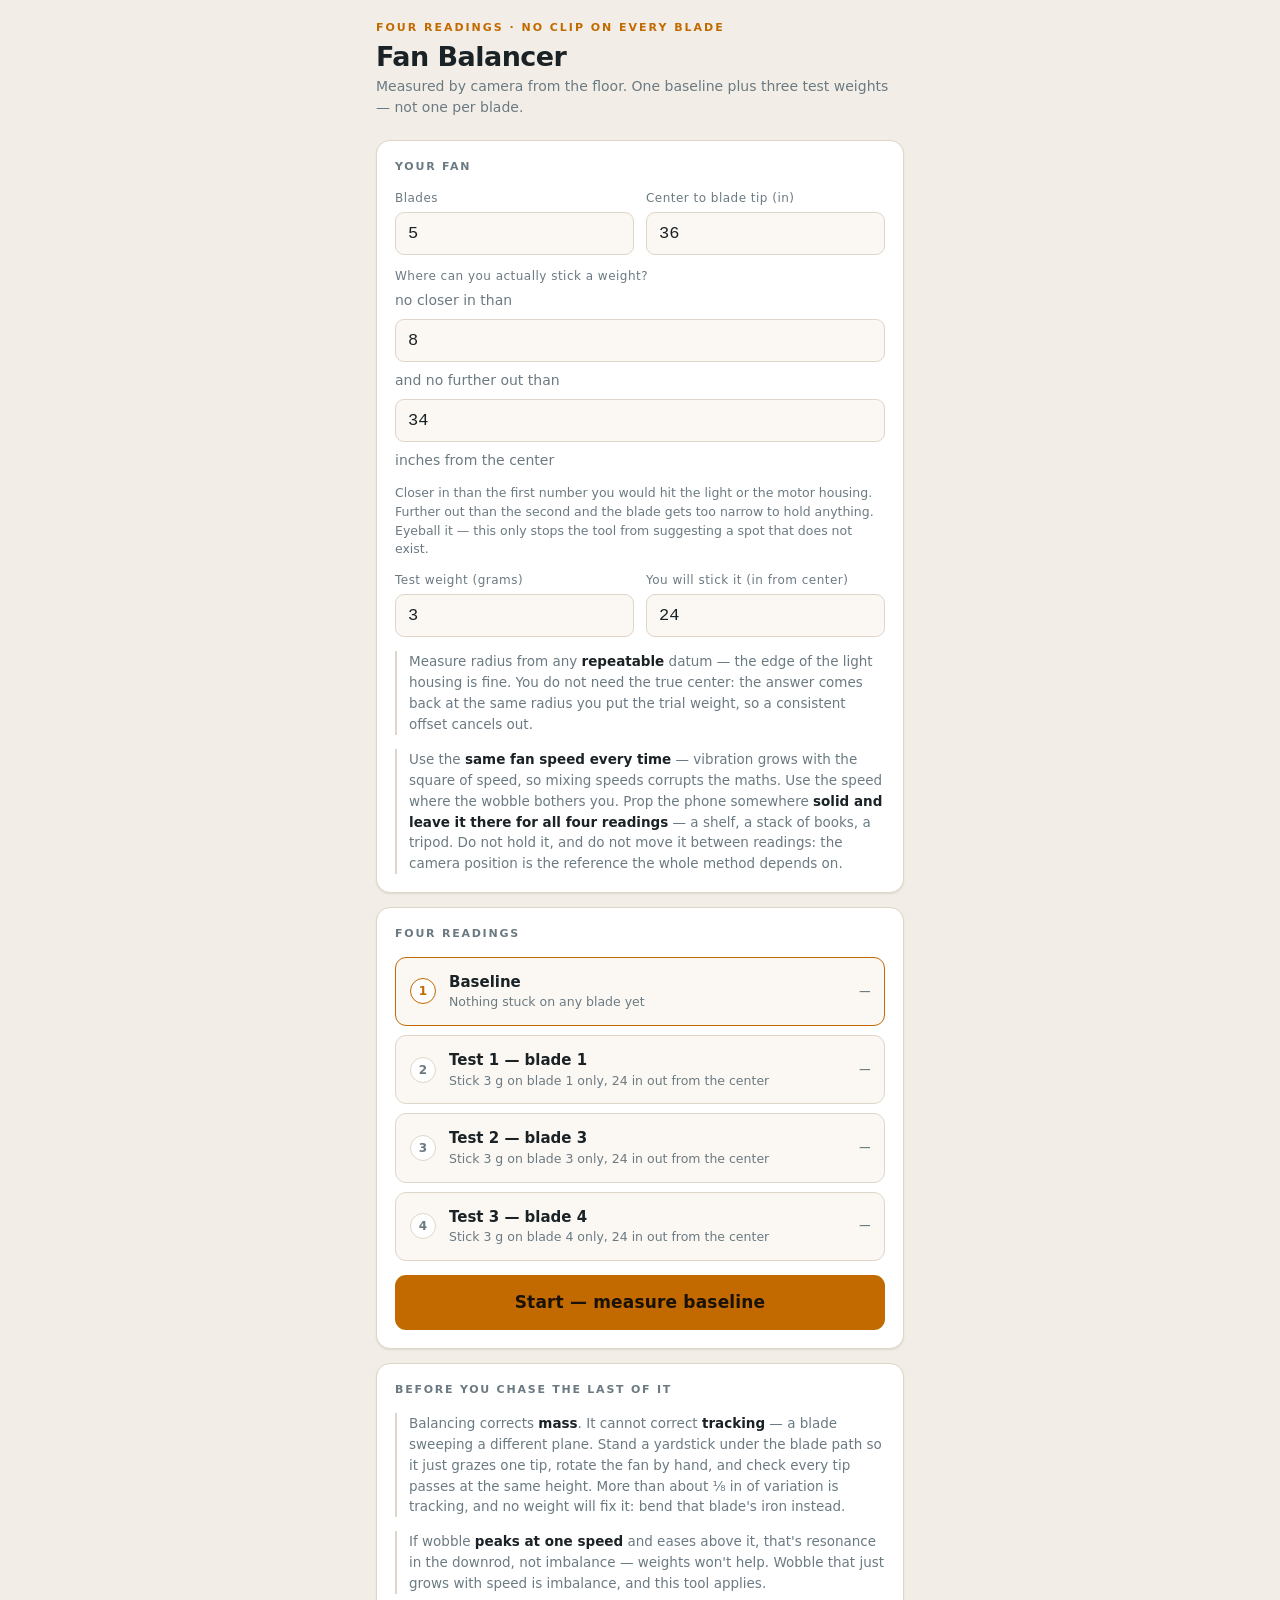
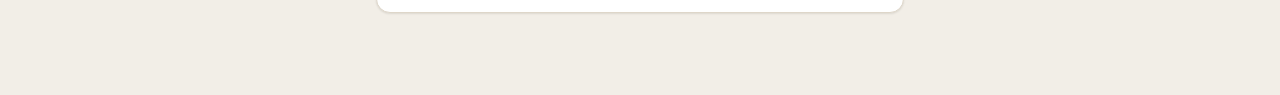
==== fan/index.html @ 88f9b358 "fan: plain-English labels, American spelling "Nearest usable" / "Furthest usable" meant nothing on t" ====
<!DOCTYPE html>
<html lang="en">
<head>
<meta charset="utf-8">
<meta name="viewport" content="width=device-width, initial-scale=1, viewport-fit=cover">
<meta name="color-scheme" content="dark light">
<meta name="description" content="Balance a ceiling fan by camera: baseline plus three trial weights, solved for a reachable radius.">
<link rel="icon" href="data:image/svg+xml,%3Csvg xmlns='http://www.w3.org/2000/svg' viewBox='0 0 16 16'%3E%3Ctext y='14' font-size='14'%3E%F0%9F%8C%80%3C/text%3E%3C/svg%3E">
<title>Fan Balancer — camera, four-run method</title>
<style>
  :root {
    --ground: #0D1317;
    --surface: #151F25;
    --raised: #1D2A31;
    --line: #2A3A43;
    --ink: #E8F0F3;
    --muted: #8FA3AD;
    --amber: #FFA028;
    --teal: #35D0C3;
    --red: #FF5F52;
    --shadow: rgba(0,0,0,.45);
    color-scheme: dark;
  }
  @media (prefers-color-scheme: light) {
    :root {
      --ground: #F2EEE7;
      --surface: #FFFFFF;
      --raised: #FBF8F3;
      --line: #DED6C9;
      --ink: #1A2226;
      --muted: #6B7A82;
      --amber: #C26A00;
      --teal: #0E8C82;
      --red: #C4362B;
      --shadow: rgba(40,30,15,.10);
      color-scheme: light;
    }
  }
  :root[data-theme="dark"] {
    --ground: #0D1317; --surface: #151F25; --raised: #1D2A31; --line: #2A3A43;
    --ink: #E8F0F3; --muted: #8FA3AD; --amber: #FFA028; --teal: #35D0C3;
    --red: #FF5F52; --shadow: rgba(0,0,0,.45); color-scheme: dark;
  }
  :root[data-theme="light"] {
    --ground: #F2EEE7; --surface: #FFFFFF; --raised: #FBF8F3; --line: #DED6C9;
    --ink: #1A2226; --muted: #6B7A82; --amber: #C26A00; --teal: #0E8C82;
    --red: #C4362B; --shadow: rgba(40,30,15,.10); color-scheme: light;
  }

  * { box-sizing: border-box; }
  body {
    margin: 0;
    background: var(--ground);
    color: var(--ink);
    font: 16px/1.5 system-ui, -apple-system, "Segoe UI", sans-serif;
    -webkit-text-size-adjust: 100%;
  }
  .wrap { max-width: 560px; margin: 0 auto; padding: 20px 16px 64px; }

  .mono { font-family: ui-monospace, SFMono-Regular, Menlo, monospace; font-variant-numeric: tabular-nums; }

  header { display: flex; flex-direction: column; gap: 4px; margin-bottom: 22px; }
  .eyebrow {
    font-size: 11px; letter-spacing: .18em; text-transform: uppercase;
    color: var(--amber); font-weight: 600;
  }
  h1 { font-size: 27px; line-height: 1.15; margin: 0; letter-spacing: -.02em; text-wrap: balance; }
  .sub { color: var(--muted); font-size: 14px; }

  .card {
    background: var(--surface); border: 1px solid var(--line);
    border-radius: 14px; padding: 18px; margin-bottom: 14px;
    box-shadow: 0 1px 2px var(--shadow);
  }
  .card h2 {
    font-size: 11px; letter-spacing: .16em; text-transform: uppercase;
    color: var(--muted); margin: 0 0 14px; font-weight: 600;
  }

  .grid { display: grid; grid-template-columns: 1fr 1fr; gap: 12px; }
  .span2 { grid-column: 1 / -1; }
  .range { display: flex; flex-wrap: wrap; align-items: center; gap: 8px; }
  .range input { width: 92px; flex: none; }
  .rlab { font-size: 14px; color: var(--muted); }
  .hint { font-size: 12.5px; color: var(--muted); line-height: 1.5; margin: 8px 0 0; }
  .field { display: flex; flex-direction: column; gap: 5px; }
  .field label { font-size: 12px; color: var(--muted); letter-spacing: .04em; }
  .field input, .field select {
    background: var(--raised); border: 1px solid var(--line); color: var(--ink);
    border-radius: 9px; padding: 11px 12px; font-size: 17px; width: 100%;
    font-family: ui-monospace, SFMono-Regular, Menlo, monospace;
    font-variant-numeric: tabular-nums;
  }
  .field input:focus-visible, .field select:focus-visible,
  button:focus-visible { outline: 2px solid var(--amber); outline-offset: 2px; }

  .runs { display: flex; flex-direction: column; gap: 9px; }
  .run {
    display: flex; align-items: center; gap: 13px;
    background: var(--raised); border: 1px solid var(--line);
    border-radius: 11px; padding: 13px 14px;
  }
  .run.active { border-color: var(--amber); }
  .run.done { border-color: color-mix(in srgb, var(--teal) 45%, var(--line)); }
  .dot {
    width: 26px; height: 26px; border-radius: 50%; flex: none;
    display: grid; place-items: center; font-size: 12px; font-weight: 700;
    background: var(--surface); border: 1px solid var(--line); color: var(--muted);
  }
  .run.done .dot { background: var(--teal); border-color: var(--teal); color: var(--ground); }
  .run.active .dot { border-color: var(--amber); color: var(--amber); }
  .run-body { flex: 1; min-width: 0; }
  .run-name { font-size: 15px; font-weight: 600; }
  .run-hint { font-size: 12.5px; color: var(--muted); }
  .run-val { font-size: 17px; font-weight: 600; }
  .run-val.pending { color: var(--muted); font-weight: 400; }

  button {
    font: inherit; border: none; border-radius: 11px; cursor: pointer;
    padding: 15px 18px; font-weight: 650; letter-spacing: .01em;
  }
  .primary { background: var(--amber); color: #1A1206; width: 100%; font-size: 17px; }
  .primary:disabled { background: var(--line); color: var(--muted); cursor: not-allowed; }
  .ghost {
    background: transparent; color: var(--muted);
    border: 1px solid var(--line); padding: 10px 14px; font-size: 14px;
  }

  .camwrap { position: relative; border-radius: 11px; overflow: hidden; background: #000; aspect-ratio: 4/3; }
  .camwrap video, .camwrap canvas { position: absolute; inset: 0; width: 100%; height: 100%; object-fit: cover; }
  .camwrap canvas { pointer-events: none; }

  /* segmented level meter */
  .meter { display: flex; gap: 3px; height: 34px; margin: 6px 0 10px; }
  .seg { flex: 1; border-radius: 2px; background: var(--raised); transition: background .09s linear; }
  .readout { display: flex; align-items: baseline; justify-content: space-between; }
  .big { font-size: 40px; font-weight: 700; letter-spacing: -.03em; }
  .unit { font-size: 12px; color: var(--muted); letter-spacing: .12em; text-transform: uppercase; }

  .note {
    font-size: 13.5px; color: var(--muted); line-height: 1.55;
    border-left: 2px solid var(--line); padding-left: 12px; margin: 14px 0 0;
  }
  .note strong { color: var(--ink); font-weight: 600; }
  .warn { border-left-color: var(--amber); }
  .warn strong { color: var(--amber); }

  .answer { text-align: center; }
  .answer .line1 { font-size: 15px; color: var(--muted); }
  .answer .line2 { font-size: 30px; font-weight: 700; margin: 3px 0; letter-spacing: -.02em; }
  .answer .line3 { font-size: 15px; }
  .place { border-top: 1px solid var(--line); padding-top: 14px; margin-top: 14px; }
  .place:first-child { border: none; padding-top: 0; margin-top: 0; }

  table { width: 100%; border-collapse: collapse; font-size: 14px; }
  td { padding: 7px 0; border-bottom: 1px solid var(--line); }
  td:last-child { text-align: right; font-family: ui-monospace, SFMono-Regular, Menlo, monospace; font-variant-numeric: tabular-nums; }
  tr:last-child td { border-bottom: none; }
  .hidden { display: none !important; }
  svg { display: block; margin: 0 auto; max-width: 100%; }
  @media (prefers-reduced-motion: reduce) { .seg { transition: none; } }
</style>
</head>
<body>
<div class="wrap">
  <header>
    <div class="eyebrow">Four readings · no clip on every blade</div>
    <h1>Fan Balancer</h1>
    <div class="sub">Measured by camera from the floor. One baseline plus three test weights — not one per blade.</div>
  </header>

  <div class="card" id="setup">
    <h2>Your fan</h2>
    <div class="grid">
      <div class="field">
        <label for="blades">Blades</label>
        <input id="blades" type="number" inputmode="numeric" value="5" min="2" max="10">
      </div>
      <div class="field">
        <label for="tipR">Center to blade tip (in)</label>
        <input id="tipR" type="number" inputmode="decimal" value="36" step="0.25">
      </div>
      <div class="field span2">
        <label>Where can you actually stick a weight?</label>
        <div class="range">
          <span class="rlab">no closer in than</span>
          <input id="minR" type="number" inputmode="decimal" value="8" step="0.5">
          <span class="rlab">and no further out than</span>
          <input id="maxR" type="number" inputmode="decimal" value="34" step="0.5">
          <span class="rlab">inches from the center</span>
        </div>
        <p class="hint">Closer in than the first number you would hit the light or the motor housing. Further out than the second and the blade gets too narrow to hold anything. Eyeball it — this only stops the tool from suggesting a spot that does not exist.</p>
      </div>
      <div class="field">
        <label for="trialM">Test weight (grams)</label>
        <input id="trialM" type="number" inputmode="decimal" value="3" step="0.1">
      </div>
      <div class="field">
        <label for="trialR">You will stick it (in from center)</label>
        <input id="trialR" type="number" inputmode="decimal" value="24" step="0.5">
      </div>
    </div>
    <p class="note">Measure radius from any <strong>repeatable</strong> datum — the edge of the light housing is fine. You do not need the true center: the answer comes back at the same radius you put the trial weight, so a consistent offset cancels out.</p>
    <p class="note">Use the <strong>same fan speed every time</strong> — vibration grows with the square of speed, so mixing speeds corrupts the maths. Use the speed where the wobble bothers you. Prop the phone somewhere <strong>solid and leave it there for all four readings</strong> — a shelf, a stack of books, a tripod. Do not hold it, and do not move it between readings: the camera position is the reference the whole method depends on.</p>
  </div>

  <div class="card">
    <h2>Four readings</h2>
    <div class="runs" id="runList"></div>
    <div style="margin-top:14px">
      <button class="primary" id="goBtn">Measure baseline</button>
    </div>
    <div id="live" class="hidden" style="margin-top:16px">
      <div class="camwrap">
        <video id="vid" playsinline muted autoplay></video>
        <canvas id="overlay"></canvas>
      </div>
      <p class="note" id="camHint" style="margin-top:10px">Tap a <strong>sharp horizontal edge</strong> on the fan — the rim of the light, or the underside of the motor. That edge is what gets tracked.</p>
      <div class="meter" id="meter"></div>
      <div class="readout">
        <span class="big mono" id="liveVal">0.00</span>
        <span class="unit" id="liveState">framing</span>
      </div>
    </div>
    <div id="setupWarn"></div>
  </div>

  <div class="card hidden" id="result">
    <h2>What to add</h2>
    <div id="answerBody"></div>
  </div>

  <div class="card">
    <h2>Before you chase the last of it</h2>
    <p class="note" style="margin-top:0">Balancing corrects <strong>mass</strong>. It cannot correct <strong>tracking</strong> — a blade sweeping a different plane. Stand a yardstick under the blade path so it just grazes one tip, rotate the fan by hand, and check every tip passes at the same height. More than about ⅛ in of variation is tracking, and no weight will fix it: bend that blade's iron instead.</p>
    <p class="note">If wobble <strong>peaks at one speed</strong> and eases above it, that's resonance in the downrod, not imbalance — weights won't help. Wobble that just grows with speed is imbalance, and this tool applies.</p>
  </div>
</div>

<script>
(function () {
  var S = {
    blades: 5, tipR: 36, minR: 8, maxR: 34, trialM: 3, trialR: 24,
    trialBlades: [], readings: [], step: 0, sampling: false, armed: false
  };
  var DUR = 12000;      // ms per run
  var LEAD = 4000;      // ms after Record before sampling starts
  var SEGS = 24;

  var $ = function (id) { return document.getElementById(id); };
  var runList = $('runList'), goBtn = $('goBtn'), live = $('live'),
      meter = $('meter'), liveVal = $('liveVal'), liveState = $('liveState'),
      result = $('result'), answerBody = $('answerBody'), setupWarn = $('setupWarn');

  for (var s = 0; s < SEGS; s++) meter.appendChild(Object.assign(document.createElement('div'), { className: 'seg' }));
  var segs = meter.querySelectorAll('.seg');

  function readSetup() {
    S.blades = Math.max(2, Math.min(10, +$('blades').value || 5));
    S.tipR  = +$('tipR').value || 36;
    S.minR  = +$('minR').value || 8;
    S.maxR  = +$('maxR').value || 34;
    S.trialM = +$('trialM').value || 3;
    S.trialR = +$('trialR').value || 24;
    // three trial positions, spread as evenly as the blade count allows
    var n = S.blades, picks = [0, Math.round(n / 3), Math.round(2 * n / 3)], seen = {}, out = [];
    for (var i = 0; i < picks.length; i++) {
      var b = picks[i] % n;
      while (seen[b]) b = (b + 1) % n;
      seen[b] = 1; out.push(b);
    }
    S.trialBlades = out;
  }

  function bladeAngle(i) { return i * 360 / S.blades; }

  function stepLabel(k) {
    if (k === 0) return { name: 'Baseline', hint: 'Nothing stuck on any blade yet' };
    var b = S.trialBlades[k - 1];
    return {
      name: 'Test ' + k + ' — blade ' + (b + 1),
      hint: 'Stick ' + S.trialM + ' g on blade ' + (b + 1) + ' only, ' + S.trialR + ' in out from the center'
    };
  }

  function renderRuns() {
    runList.innerHTML = '';
    for (var k = 0; k < 4; k++) {
      var L = stepLabel(k), done = S.readings[k] != null, active = (k === S.step && !done);
      var el = document.createElement('div');
      el.className = 'run' + (done ? ' done' : active ? ' active' : '');
      el.innerHTML =
        '<div class="dot">' + (done ? '✓' : (k + 1)) + '</div>' +
        '<div class="run-body"><div class="run-name"></div><div class="run-hint"></div></div>' +
        '<div class="run-val mono' + (done ? '' : ' pending') + '"></div>';
      el.querySelector('.run-name').textContent = L.name;
      el.querySelector('.run-hint').textContent = L.hint;
      el.querySelector('.run-val').textContent = done ? S.readings[k].toFixed(2) : '—';
      runList.appendChild(el);
    }
    goBtn.textContent = S.step === 0 ? 'Start — measure baseline' : (S.step < 4 ? 'Next reading (' + (S.step + 1) + ' of 4)' : 'Start over');
    goBtn.disabled = false;
  }

  function paint(level) {
    var lit = Math.round(Math.max(0, Math.min(1, level)) * SEGS);
    for (var i = 0; i < SEGS; i++) {
      var on = i < lit;
      segs[i].style.background = on
        ? (i > SEGS * 0.82 ? 'var(--red)' : i > SEGS * 0.55 ? 'var(--amber)' : 'var(--teal)')
        : 'var(--raised)';
    }
  }

  // ---- camera capture -------------------------------------------------------
  // The phone never touches the fan (Matt's hangs ~9.5 ft up on a 3 ft downrod,
  // so there is nothing reachable to press a sensor against). Instead we prop the
  // phone on the floor side and track a high-contrast HORIZONTAL EDGE on the fan
  // — the rim of the light, the underside of the motor. Its vertical position is
  // sampled every frame; the RMS of that wander is the vibration reading.
  //
  // Absolute units do not matter. The four-run method only needs a number that is
  // LINEAR in imbalance and CONSISTENT across the four runs — which is exactly
  // why the camera must not move once the baseline is taken.
  var vid = $('vid'), overlay = $('overlay'), camHint = $('camHint');
  var stream = null, roi = null, work = document.createElement('canvas'), wctx = work.getContext('2d', { willReadFrequently: true });
  var ROI_W = 46, ROI_H = 130;   // px in video space

  async function ensureCamera() {
    if (stream) return;
    if (!navigator.mediaDevices || !navigator.mediaDevices.getUserMedia) {
      throw new Error('This browser will not give the page a camera. Open the page directly in Safari, not inside another app.');
    }
    stream = await navigator.mediaDevices.getUserMedia({
      video: { facingMode: { ideal: 'environment' }, width: { ideal: 1280 }, height: { ideal: 960 } },
      audio: false
    });
    vid.srcObject = stream;
    await vid.play();
    work.width = vid.videoWidth || 1280;
    work.height = vid.videoHeight || 960;
    if (!roi) roi = { x: work.width / 2, y: work.height / 2 };
  }

  // Map a tap on the displayed (object-fit: cover) video back to video pixels.
  $('live').addEventListener('click', function (ev) {
    if (!stream) return;
    var r = vid.getBoundingClientRect();
    var vw = work.width, vh = work.height;
    var scale = Math.max(r.width / vw, r.height / vh);
    var dx = (r.width - vw * scale) / 2, dy = (r.height - vh * scale) / 2;
    var x = (ev.clientX - r.left - dx) / scale, y = (ev.clientY - r.top - dy) / scale;
    if (x < 0 || y < 0 || x > vw || y > vh) return;
    roi = { x: x, y: y };
    camHint.innerHTML = 'Tracking that edge. Re-tap to move it. <strong>Do not move the phone once you start.</strong>';
  });

  // Sub-pixel vertical edge position inside the ROI, or null if contrast is poor.
  function edgeY() {
    if (!roi) return null;
    var x0 = Math.max(0, Math.round(roi.x - ROI_W / 2));
    var y0 = Math.max(0, Math.round(roi.y - ROI_H / 2));
    var w = Math.min(ROI_W, work.width - x0), h = Math.min(ROI_H, work.height - y0);
    if (w < 6 || h < 12) return null;
    wctx.drawImage(vid, 0, 0, work.width, work.height);
    var d = wctx.getImageData(x0, y0, w, h).data;
    var rows = new Float32Array(h), i, j;
    for (j = 0; j < h; j++) {
      var acc = 0;
      for (i = 0; i < w; i++) {
        var o = (j * w + i) * 4;
        acc += 0.299 * d[o] + 0.587 * d[o + 1] + 0.114 * d[o + 2];
      }
      rows[j] = acc / w;
    }
    // |dI/dy|, then centroid of the gradient — sub-pixel and robust to noise.
    var num = 0, den = 0, peak = 0;
    for (j = 1; j < h - 1; j++) {
      var g = Math.abs(rows[j + 1] - rows[j - 1]);
      if (g > peak) peak = g;
      num += g * j; den += g;
    }
    if (den < 1e-6 || peak < 6) return null;      // no usable edge in view
    return { y: y0 + num / den, contrast: peak };
  }

  function drawOverlay(ok) {
    var r = vid.getBoundingClientRect();
    overlay.width = r.width; overlay.height = r.height;
    var c = overlay.getContext('2d');
    c.clearRect(0, 0, overlay.width, overlay.height);
    if (!roi) return;
    var scale = Math.max(r.width / work.width, r.height / work.height);
    var dx = (r.width - work.width * scale) / 2, dy = (r.height - work.height * scale) / 2;
    var cx = roi.x * scale + dx, cy = roi.y * scale + dy;
    c.strokeStyle = ok ? '#35D0C3' : '#FF5F52';
    c.lineWidth = 2;
    c.strokeRect(cx - (ROI_W * scale) / 2, cy - (ROI_H * scale) / 2, ROI_W * scale, ROI_H * scale);
    c.beginPath(); c.moveTo(cx - 26, cy); c.lineTo(cx + 26, cy); c.stroke();
  }

  var framing = null;
  function startFraming() {
    stopFraming();
    framing = setInterval(function () {
      var e = edgeY();
      drawOverlay(!!e);
      liveState.textContent = e ? 'edge locked — tap Measure' : 'no edge — tap a sharper line';
      paint(e ? 0.25 : 0);
    }, 120);
  }
  function stopFraming() { if (framing) { clearInterval(framing); framing = null; } }

  function sample(ms) {
    return new Promise(function (resolve, reject) {
      stopFraming();
      var t0 = Date.now(), ys = [], misses = 0, peak = 0.5;
      var tick = setInterval(function () {
        var el = Date.now() - t0 - LEAD;
        if (el < 0) {
          liveState.textContent = 'starting in ' + Math.ceil(-el / 1000) + 's';
          drawOverlay(true);
          return;
        }
        var e = edgeY();
        if (!e) { misses++; }
        else {
          ys.push(e.y);
          var n = ys.length;
          if (n > 6) {
            var k = Math.min(n, 30), sum = 0, q;
            for (q = n - k; q < n; q++) sum += ys[q];
            var mean = sum / k, acc = 0;
            for (q = n - k; q < n; q++) acc += (ys[q] - mean) * (ys[q] - mean);
            var rms = Math.sqrt(acc / k);
            peak = Math.max(peak, rms);
            paint(rms / Math.max(peak, 0.4));
          }
        }
        drawOverlay(!!e);
        liveState.textContent = Math.max(0, Math.ceil((ms - el) / 1000)) + 's left';
        if (el >= ms) {
          clearInterval(tick);
          if (ys.length < 40) { reject(new Error('Lost the edge for most of that run (' + ys.length + ' good frames). Tap a higher-contrast line, add light, and try again.')); return; }
          if (misses > ys.length) { reject(new Error('The edge kept dropping out. Pick a crisper horizontal line on the fan.')); return; }
          var N = ys.length, s2 = 0, m2 = 0, z;
          for (z = 0; z < N; z++) m2 += ys[z];
          m2 /= N;
          for (z = 0; z < N; z++) s2 += (ys[z] - m2) * (ys[z] - m2);
          resolve(Math.sqrt(s2 / N));       // px RMS — linear in imbalance
        }
      }, 33);
    });
  }

  goBtn.addEventListener('click', async function () {
    if (S.sampling) return;
    if (S.step >= 4) {   // start over
      S.readings = []; S.step = 0; result.classList.add('hidden'); setupWarn.innerHTML = '';
      renderRuns(); return;
    }
    if (S.step === 0) readSetup();
    setupWarn.innerHTML = '';
    live.classList.remove('hidden');
    try { await ensureCamera(); startFraming(); }
    catch (err) {
      setupWarn.innerHTML = '<p class="note warn"><strong>Camera unavailable.</strong> ' + err.message + '</p>';
      return;
    }
    if (!S.armed) {   // first tap only frames the shot; second tap records
      S.armed = true;
      goBtn.textContent = 'Record ' + (S.step === 0 ? 'baseline' : 'reading ' + (S.step + 1));
      camHint.innerHTML = 'Tap a <strong>sharp horizontal edge</strong> on the fan, get the fan up to speed, then Record.';
      return;
    }

    S.sampling = true; goBtn.disabled = true; S.armed = false;
    liveVal.textContent = '0.00';
    try {
      var v = await sample(DUR);
      S.readings[S.step] = v;
      liveVal.textContent = v.toFixed(2);
      liveState.textContent = 'recorded';
      S.step++;
      renderRuns();
      startFraming();
      if (S.step >= 4) solve();
    } catch (err) {
      setupWarn.innerHTML = '<p class="note warn"><strong>' + err.message + '</strong></p>';
      liveState.textContent = 'failed';
    } finally {
      S.sampling = false; goBtn.disabled = false; paint(0);
    }
  });

  // ---- the maths -----------------------------------------------------------
  // Baseline imbalance vector O has magnitude O0 (measured) at unknown angle a.
  // A trial weight at angle t adds a vector of unknown magnitude E at angle t:
  //     V(t)^2 = O0^2 + E^2 + 2*O0*E*cos(t - a)
  // Expanding cos(t-a) makes this LINEAR in
  //     A = 2*O0*E*cos a,  B = 2*O0*E*sin a,  C = E^2
  //     V^2 - O0^2 = A*cos t + B*sin t + C
  // Three trial runs give three equations -> exact 3x3 solve. No phase sensor
  // needed, and no run per blade.
  function solve3(M, y) {
    var d = M[0][0]*(M[1][1]*M[2][2]-M[1][2]*M[2][1])
          - M[0][1]*(M[1][0]*M[2][2]-M[1][2]*M[2][0])
          + M[0][2]*(M[1][0]*M[2][1]-M[1][1]*M[2][0]);
    if (Math.abs(d) < 1e-12) return null;
    function det3(c, v) {
      var m = [M[0].slice(), M[1].slice(), M[2].slice()];
      for (var r = 0; r < 3; r++) m[r][c] = v[r];
      return m[0][0]*(m[1][1]*m[2][2]-m[1][2]*m[2][1])
           - m[0][1]*(m[1][0]*m[2][2]-m[1][2]*m[2][0])
           + m[0][2]*(m[1][0]*m[2][1]-m[1][1]*m[2][0]);
    }
    return [det3(0,y)/d, det3(1,y)/d, det3(2,y)/d];
  }

  function solve() {
    var rad = Math.PI / 180;
    var O0 = S.readings[0];
    var M = [], y = [];
    for (var i = 0; i < 3; i++) {
      var t = bladeAngle(S.trialBlades[i]) * rad;
      M.push([Math.cos(t), Math.sin(t), 1]);
      y.push(S.readings[i + 1] * S.readings[i + 1] - O0 * O0);
    }
    var sol = solve3(M, y);
    if (!sol) { fail('Those three runs are not independent enough to solve. Re-measure.'); return; }
    var A = sol[0], B = sol[1], C = sol[2];
    var Emag = Math.sqrt(Math.max(A*A + B*B, 0)) / (2 * Math.max(O0, 1e-9));
    var Ealt = Math.sqrt(Math.max(C, 0));
    var E = Emag > 0 ? Emag : Ealt;

    if (!(E > 0) || !isFinite(E)) { fail('The trial weight barely changed the reading, so there is nothing to solve from. Use a heavier trial weight, or move it further out.'); return; }
    if (O0 < 1e-6) { fail('The baseline reading is essentially zero — this fan is already balanced at this speed.'); return; }

    var alpha = Math.atan2(B, A) / rad;                  // heavy-spot angle
    var psi = ((alpha + 180) % 360 + 360) % 360;          // correction angle
    var W = S.trialM * (O0 / E);                          // grams at the trial radius
    var moment = W * S.trialR;                            // gram-inches of correction

    // split the correction between the two blades it falls between
    var n = S.blades, step = 360 / n;
    var lo = Math.floor(psi / step) % n, hi = (lo + 1) % n;
    var aLo = bladeAngle(lo) * rad, aHi = bladeAngle(hi) * rad, p = psi * rad;
    var det = Math.cos(aLo) * Math.sin(aHi) - Math.sin(aLo) * Math.cos(aHi);
    var wLo = ( Math.cos(p) * Math.sin(aHi) - Math.sin(p) * Math.cos(aHi)) / det;
    var wHi = (-Math.cos(p) * Math.sin(aLo) + Math.sin(p) * Math.cos(aLo)) / det;

    var parts = [];
    [[lo, wLo], [hi, wHi]].forEach(function (pr) {
      var g = pr[1] * W;
      if (g > 0.02) parts.push({ blade: pr[0], grams: g, moment: g * S.trialR });
    });

    // Put each part at a REACHABLE radius. This is the bug in the other app:
    // it solved for radius without constraining it to the blade, and handed
    // back a position inside the motor housing.
    var rows = '', flagged = false;
    parts.forEach(function (pt) {
      var r = S.trialR, g = pt.grams;
      if (g > 12) { r = Math.min(S.maxR, S.tipR); g = pt.moment / r; }        // heavy -> move out
      if (g < 0.4) { r = Math.max(S.minR, 1); g = pt.moment / r; }            // light -> move in
      r = Math.max(S.minR, Math.min(S.maxR, r));
      g = pt.moment / r;
      pt.r = r; pt.g = g;
      if (g < 0.15) flagged = true;
    });

    var html = '';
    parts.sort(function (a, b) { return b.g - a.g; }).forEach(function (pt) {
      html += '<div class="place">' +
        '<div class="answer">' +
          '<div class="line1">Blade ' + (pt.blade + 1) + '</div>' +
          '<div class="line2 mono">' + pt.g.toFixed(2) + ' g</div>' +
          '<div class="line3">at <span class="mono">' + pt.r.toFixed(2) + ' in</span> from center' +
            ' &nbsp;·&nbsp; <span class="mono">' + (S.tipR - pt.r).toFixed(2) + ' in</span> from the tip</div>' +
        '</div></div>';
    });

    html += diagram(psi, parts);

    html += '<table style="margin-top:16px">' +
      row('Starting wobble', O0.toFixed(2)) +
      row('Heavy spot', alpha.toFixed(0) + '° (blade 1 = 0°)') +
      row('Add weight at', psi.toFixed(0) + '°') +
      row('Total to add', moment.toFixed(1) + ' g·in') +
      row('Test weight moved it', (E / O0 * 100).toFixed(0) + '% of baseline') +
      '</table>';

    if (flagged) {
      html += '<p class="note warn"><strong>One of these is tiny.</strong> A correction under about 0.15 g is inside the noise of a phone accelerometer — fit the larger one alone, re-measure, and see where you land.</p>';
    }
    if (E / O0 < 0.15) {
      html += '<p class="note warn"><strong>The trial weight moved the reading very little</strong>, so this answer is poorly conditioned. Redo with a heavier trial weight for a result you can trust.</p>';
    }
    html += '<p class="note">Weigh with a kitchen scale, or use washers — a correction is <strong>mass × radius</strong>, so ' + moment.toFixed(0) + ' g·in can be met as ' + (moment / 12).toFixed(1) + ' g at 12 in or ' + (moment / 30).toFixed(1) + ' g at 30 in. Tape works as well as clips.</p>';

    answerBody.innerHTML = html;
    result.classList.remove('hidden');
    result.scrollIntoView({ behavior: 'smooth', block: 'start' });
  }

  function row(k, v) { return '<tr><td>' + k + '</td><td>' + v + '</td></tr>'; }

  function fail(msg) {
    answerBody.innerHTML = '<p class="note warn"><strong>' + msg + '</strong></p>';
    result.classList.remove('hidden');
  }

  function diagram(psi, parts) {
    var R = 96, cx = 120, cy = 120, out = '';
    var marks = {};
    parts.forEach(function (p) { marks[p.blade] = p; });
    for (var i = 0; i < S.blades; i++) {
      var a = (bladeAngle(i) - 90) * Math.PI / 180;
      var x = cx + Math.cos(a) * R, y = cy + Math.sin(a) * R;
      var hot = marks[i] != null;
      out += '<line x1="' + cx + '" y1="' + cy + '" x2="' + x.toFixed(1) + '" y2="' + y.toFixed(1) +
             '" stroke="' + (hot ? 'var(--amber)' : 'var(--line)') + '" stroke-width="' + (hot ? 7 : 5) +
             '" stroke-linecap="round"/>';
      var lx = cx + Math.cos(a) * (R + 17), ly = cy + Math.sin(a) * (R + 17);
      out += '<text x="' + lx.toFixed(1) + '" y="' + (ly + 4).toFixed(1) + '" text-anchor="middle" ' +
             'font-size="12" font-family="ui-monospace,Menlo,monospace" fill="' +
             (hot ? 'var(--amber)' : 'var(--muted)') + '">' + (i + 1) + '</text>';
      if (hot) {
        var pr = marks[i].r / S.tipR * R;
        out += '<circle cx="' + (cx + Math.cos(a) * pr).toFixed(1) + '" cy="' + (cy + Math.sin(a) * pr).toFixed(1) +
               '" r="6" fill="var(--amber)"/>';
      }
    }
    var ha = (psi + 180 - 90) * Math.PI / 180;
    out += '<line x1="' + cx + '" y1="' + cy + '" x2="' + (cx + Math.cos(ha) * (R - 12)).toFixed(1) +
           '" y2="' + (cy + Math.sin(ha) * (R - 12)).toFixed(1) +
           '" stroke="var(--red)" stroke-width="2" stroke-dasharray="4 4"/>';
    out += '<circle cx="' + cx + '" cy="' + cy + '" r="13" fill="var(--surface)" stroke="var(--line)"/>';
    return '<svg viewBox="0 0 240 250" width="240" height="250" role="img" aria-label="Fan diagram: amber blades and dots mark where to add weight; the dashed red line points at the heavy spot.">' +
      out + '<text x="120" y="243" text-anchor="middle" font-size="11" fill="var(--muted)">dashed = heavy spot</text></svg>';
  }

  ['blades','tipR','minR','maxR','trialM','trialR'].forEach(function (id) {
    $(id).addEventListener('change', function () { readSetup(); renderRuns(); });
  });
  readSetup();
  renderRuns();
  paint(0);
})();
</script>
</body>
</html>
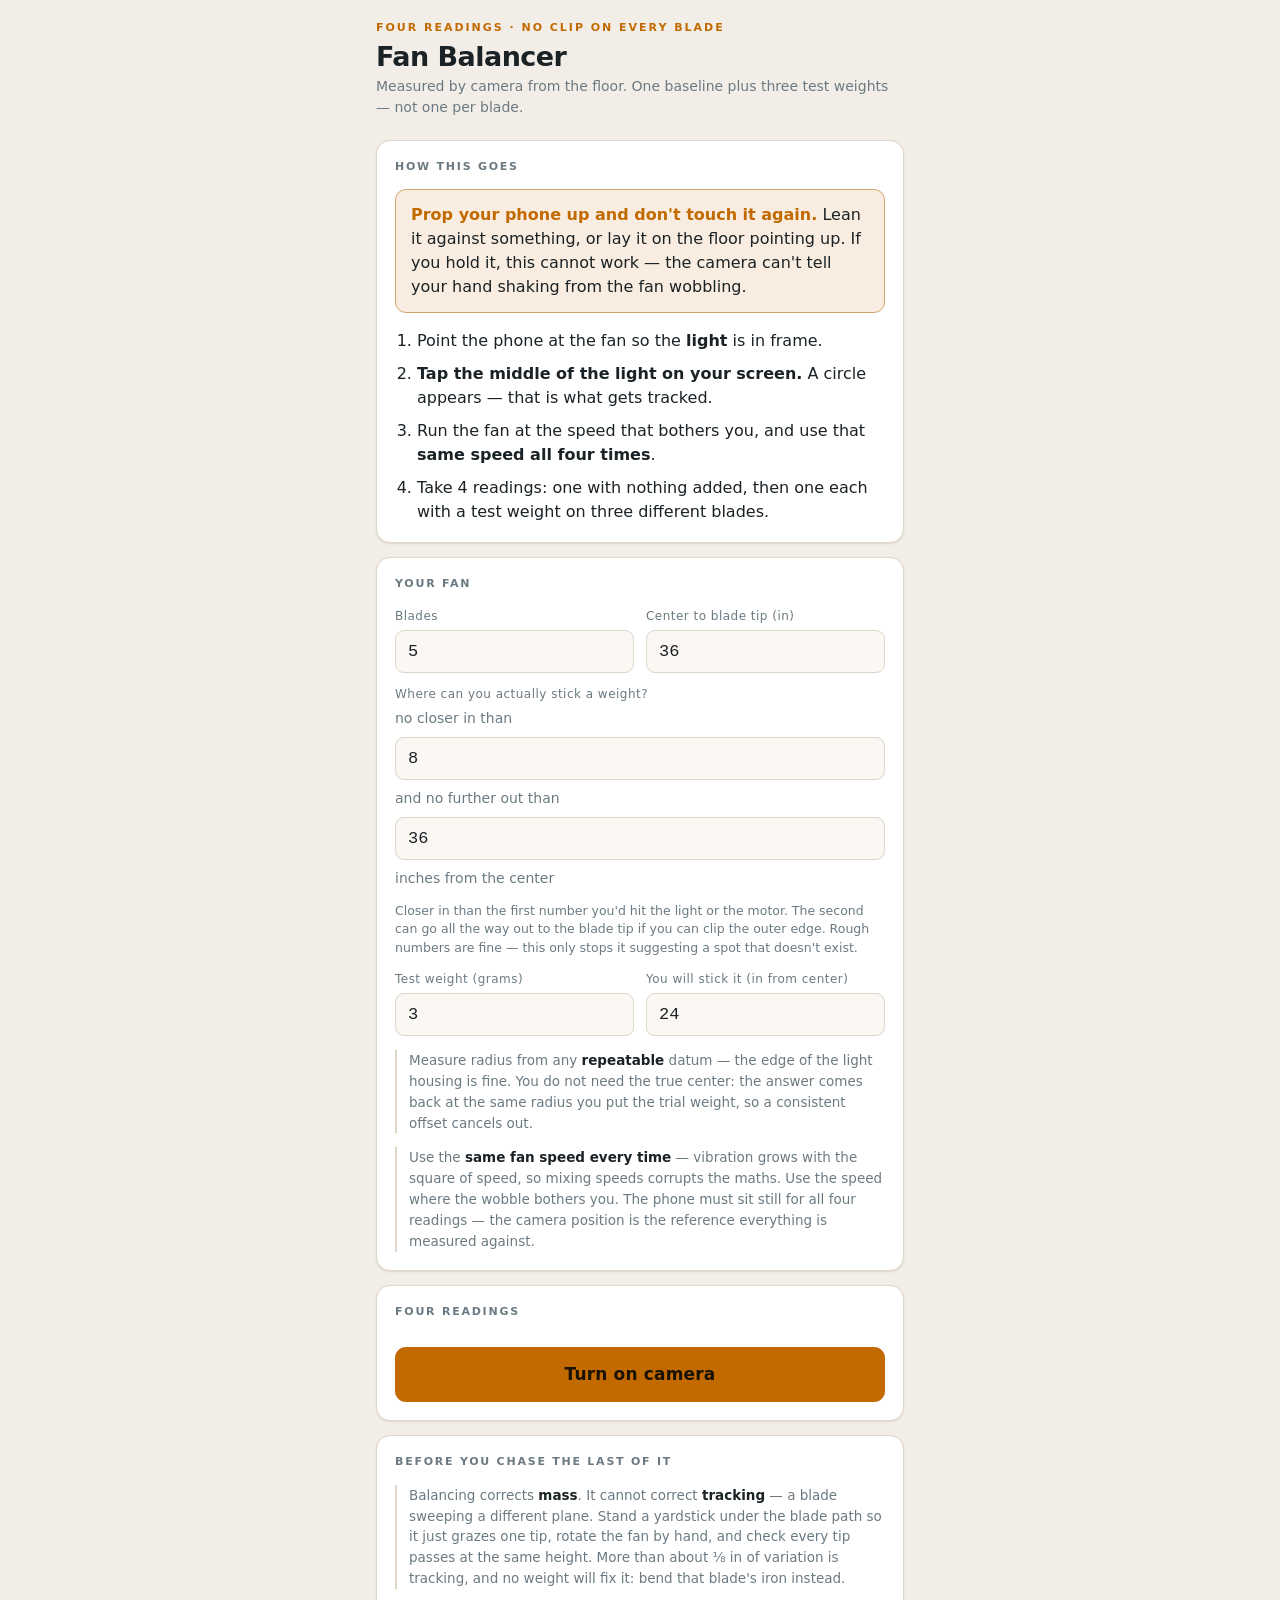
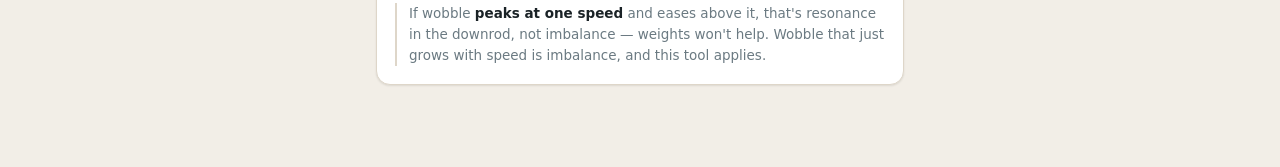
==== commit 627288e5: "fan: track the light, add front camera, say plainly to prop the phone Matt's feedback, all of it fai" ====
--- a/fan/index.html
+++ b/fan/index.html
@@ -126,7 +126,19 @@
     border: 1px solid var(--line); padding: 10px 14px; font-size: 14px;
   }
 
-  .camwrap { position: relative; border-radius: 11px; overflow: hidden; background: #000; aspect-ratio: 4/3; }
+  ol.steps { margin:0; padding-left:22px; }
+  ol.steps li { margin-bottom:9px; }
+  ol.steps li:last-child { margin-bottom:0; }
+  .stop { background: color-mix(in srgb, var(--amber) 12%, transparent);
+    border: 1px solid color-mix(in srgb, var(--amber) 45%, var(--line));
+    border-radius: 11px; padding: 13px 15px; margin-bottom: 16px; }
+  .stop b { color: var(--amber); }
+  .row { display:flex; gap:9px; margin-top:12px; }
+  .flip { background: var(--raised); color: var(--ink); border: 1px solid var(--line);
+    font-size: 14px; padding: 12px 14px; flex: none; }
+  .tapme { position:absolute; left:0; right:0; bottom:0; padding:10px 12px; font-size:13.5px;
+    background: rgba(0,0,0,.62); color:#fff; text-align:center; }
+  .camwrap { position: relative; border-radius: 11px; overflow: hidden; background: #000; aspect-ratio: 3/4; }
   .camwrap video, .camwrap canvas { position: absolute; inset: 0; width: 100%; height: 100%; object-fit: cover; }
   .camwrap canvas { pointer-events: none; }
 
@@ -168,6 +180,17 @@
     <h1>Fan Balancer</h1>
     <div class="sub">Measured by camera from the floor. One baseline plus three test weights — not one per blade.</div>
   </header>
+
+  <div class="card">
+    <h2>How this goes</h2>
+    <div class="stop"><b>Prop your phone up and don't touch it again.</b> Lean it against something, or lay it on the floor pointing up. If you hold it, this cannot work — the camera can't tell your hand shaking from the fan wobbling.</div>
+    <ol class="steps">
+      <li>Point the phone at the fan so the <b>light</b> is in frame.</li>
+      <li><b>Tap the middle of the light on your screen.</b> A circle appears — that is what gets tracked.</li>
+      <li>Run the fan at the speed that bothers you, and use that <b>same speed all four times</b>.</li>
+      <li>Take 4 readings: one with nothing added, then one each with a test weight on three different blades.</li>
+    </ol>
+  </div>
 
   <div class="card" id="setup">
     <h2>Your fan</h2>
@@ -186,10 +209,10 @@
           <span class="rlab">no closer in than</span>
           <input id="minR" type="number" inputmode="decimal" value="8" step="0.5">
           <span class="rlab">and no further out than</span>
-          <input id="maxR" type="number" inputmode="decimal" value="34" step="0.5">
+          <input id="maxR" type="number" inputmode="decimal" value="36" step="0.5">
           <span class="rlab">inches from the center</span>
         </div>
-        <p class="hint">Closer in than the first number you would hit the light or the motor housing. Further out than the second and the blade gets too narrow to hold anything. Eyeball it — this only stops the tool from suggesting a spot that does not exist.</p>
+        <p class="hint">Closer in than the first number you'd hit the light or the motor. The second can go all the way out to the blade tip if you can clip the outer edge. Rough numbers are fine — this only stops it suggesting a spot that doesn't exist.</p>
       </div>
       <div class="field">
         <label for="trialM">Test weight (grams)</label>
@@ -201,21 +224,22 @@
       </div>
     </div>
     <p class="note">Measure radius from any <strong>repeatable</strong> datum — the edge of the light housing is fine. You do not need the true center: the answer comes back at the same radius you put the trial weight, so a consistent offset cancels out.</p>
-    <p class="note">Use the <strong>same fan speed every time</strong> — vibration grows with the square of speed, so mixing speeds corrupts the maths. Use the speed where the wobble bothers you. Prop the phone somewhere <strong>solid and leave it there for all four readings</strong> — a shelf, a stack of books, a tripod. Do not hold it, and do not move it between readings: the camera position is the reference the whole method depends on.</p>
+    <p class="note">Use the <strong>same fan speed every time</strong> — vibration grows with the square of speed, so mixing speeds corrupts the maths. Use the speed where the wobble bothers you. The phone must sit still for all four readings — the camera position is the reference everything is measured against.</p>
   </div>
 
   <div class="card">
     <h2>Four readings</h2>
     <div class="runs" id="runList"></div>
-    <div style="margin-top:14px">
-      <button class="primary" id="goBtn">Measure baseline</button>
+    <div class="row">
+      <button class="primary" id="goBtn">Turn on camera</button>
+      <button class="flip hidden" id="flipBtn">Flip camera</button>
     </div>
     <div id="live" class="hidden" style="margin-top:16px">
       <div class="camwrap">
         <video id="vid" playsinline muted autoplay></video>
         <canvas id="overlay"></canvas>
+        <div class="tapme" id="tapme">Tap the middle of the light</div>
       </div>
-      <p class="note" id="camHint" style="margin-top:10px">Tap a <strong>sharp horizontal edge</strong> on the fan — the rim of the light, or the underside of the motor. That edge is what gets tracked.</p>
       <div class="meter" id="meter"></div>
       <div class="readout">
         <span class="big mono" id="liveVal">0.00</span>
@@ -275,11 +299,11 @@
   function bladeAngle(i) { return i * 360 / S.blades; }
 
   function stepLabel(k) {
-    if (k === 0) return { name: 'Baseline', hint: 'Nothing stuck on any blade yet' };
+    if (k === 0) return { name: 'Reading 1 — nothing added', hint: 'No weight on any blade yet' };
     var b = S.trialBlades[k - 1];
     return {
-      name: 'Test ' + k + ' — blade ' + (b + 1),
-      hint: 'Stick ' + S.trialM + ' g on blade ' + (b + 1) + ' only, ' + S.trialR + ' in out from the center'
+      name: 'Reading ' + (k + 1) + ' — weight on blade ' + (b + 1),
+      hint: 'Move the ' + S.trialM + ' g weight to blade ' + (b + 1) + ' only, ' + S.trialR + ' in out'
     };
   }
 
@@ -298,7 +322,10 @@
       el.querySelector('.run-val').textContent = done ? S.readings[k].toFixed(2) : '—';
       runList.appendChild(el);
     }
-    goBtn.textContent = S.step === 0 ? 'Start — measure baseline' : (S.step < 4 ? 'Next reading (' + (S.step + 1) + ' of 4)' : 'Start over');
+    if (!stream) goBtn.textContent = 'Turn on camera';
+    else if (S.step >= 4) goBtn.textContent = 'Start over';
+    else if (!S.armed) goBtn.textContent = 'Ready — reading ' + (S.step + 1) + ' of 4';
+    else goBtn.textContent = 'Record reading ' + (S.step + 1);
     goBtn.disabled = false;
   }
 
@@ -312,167 +339,165 @@
     }
   }
 
-  // ---- camera capture -------------------------------------------------------
-  // The phone never touches the fan (Matt's hangs ~9.5 ft up on a 3 ft downrod,
-  // so there is nothing reachable to press a sensor against). Instead we prop the
-  // phone on the floor side and track a high-contrast HORIZONTAL EDGE on the fan
-  // — the rim of the light, the underside of the motor. Its vertical position is
-  // sampled every frame; the RMS of that wander is the vibration reading.
-  //
-  // Absolute units do not matter. The four-run method only needs a number that is
-  // LINEAR in imbalance and CONSISTENT across the four runs — which is exactly
-  // why the camera must not move once the baseline is taken.
-  var vid = $('vid'), overlay = $('overlay'), camHint = $('camHint');
-  var stream = null, roi = null, work = document.createElement('canvas'), wctx = work.getContext('2d', { willReadFrequently: true });
-  var ROI_W = 46, ROI_H = 130;   // px in video space
+  // ---- camera ---------------------------------------------------------------
+  // We track the LIGHT, not an "edge". A lit fixture is bright, round and
+  // rotationally symmetric, so its brightness centroid holds still while the fan
+  // spins and moves only when the whole fan wobbles — exactly the signal we want,
+  // and something you can actually aim at. Matt's other app worked the same way
+  // (a dot in the middle of the light) and that instruction was clear; mine was not.
+  var vid = $('vid'), overlay = $('overlay'), tapme = $('tapme'), flipBtn = $('flipBtn');
+  var stream = null, target = null, facing = 'environment';
+  var work = document.createElement('canvas'),
+      wctx = work.getContext('2d', { willReadFrequently: true });
+  var BOX = 190;   // px of video the circle covers
 
   async function ensureCamera() {
-    if (stream) return;
+    if (stream) { stream.getTracks().forEach(function (t) { t.stop(); }); stream = null; }
     if (!navigator.mediaDevices || !navigator.mediaDevices.getUserMedia) {
-      throw new Error('This browser will not give the page a camera. Open the page directly in Safari, not inside another app.');
+      throw new Error('This browser will not share a camera. Open the page in Safari directly, not inside another app.');
     }
     stream = await navigator.mediaDevices.getUserMedia({
-      video: { facingMode: { ideal: 'environment' }, width: { ideal: 1280 }, height: { ideal: 960 } },
+      video: { facingMode: { ideal: facing }, width: { ideal: 1280 }, height: { ideal: 960 } },
       audio: false
     });
     vid.srcObject = stream;
     await vid.play();
     work.width = vid.videoWidth || 1280;
     work.height = vid.videoHeight || 960;
-    if (!roi) roi = { x: work.width / 2, y: work.height / 2 };
-  }
-
-  // Map a tap on the displayed (object-fit: cover) video back to video pixels.
-  $('live').addEventListener('click', function (ev) {
+    if (!target) target = { x: work.width / 2, y: work.height / 2 };
+    flipBtn.classList.remove('hidden');
+  }
+
+  // Tap anywhere on the video to put the circle there.
+  $('camwrap').addEventListener('click', function (ev) {
     if (!stream) return;
     var r = vid.getBoundingClientRect();
-    var vw = work.width, vh = work.height;
-    var scale = Math.max(r.width / vw, r.height / vh);
-    var dx = (r.width - vw * scale) / 2, dy = (r.height - vh * scale) / 2;
+    var scale = Math.max(r.width / work.width, r.height / work.height);
+    var dx = (r.width - work.width * scale) / 2, dy = (r.height - work.height * scale) / 2;
     var x = (ev.clientX - r.left - dx) / scale, y = (ev.clientY - r.top - dy) / scale;
-    if (x < 0 || y < 0 || x > vw || y > vh) return;
-    roi = { x: x, y: y };
-    camHint.innerHTML = 'Tracking that edge. Re-tap to move it. <strong>Do not move the phone once you start.</strong>';
+    if (x < 0 || y < 0 || x > work.width || y > work.height) return;
+    target = { x: x, y: y };
+    tapme.textContent = 'Tracking there — tap again to move it';
   });
 
-  // Sub-pixel vertical edge position inside the ROI, or null if contrast is poor.
-  function edgeY() {
-    if (!roi) return null;
-    var x0 = Math.max(0, Math.round(roi.x - ROI_W / 2));
-    var y0 = Math.max(0, Math.round(roi.y - ROI_H / 2));
-    var w = Math.min(ROI_W, work.width - x0), h = Math.min(ROI_H, work.height - y0);
-    if (w < 6 || h < 12) return null;
+  // Brightness-weighted centroid inside the circle. null when nothing is bright
+  // enough to lock onto.
+  function centroid() {
+    if (!target) return null;
+    var x0 = Math.max(0, Math.round(target.x - BOX / 2)), y0 = Math.max(0, Math.round(target.y - BOX / 2));
+    var w = Math.min(BOX, work.width - x0), h = Math.min(BOX, work.height - y0);
+    if (w < 20 || h < 20) return null;
     wctx.drawImage(vid, 0, 0, work.width, work.height);
-    var d = wctx.getImageData(x0, y0, w, h).data;
-    var rows = new Float32Array(h), i, j;
-    for (j = 0; j < h; j++) {
-      var acc = 0;
-      for (i = 0; i < w; i++) {
-        var o = (j * w + i) * 4;
-        acc += 0.299 * d[o] + 0.587 * d[o + 1] + 0.114 * d[o + 2];
-      }
-      rows[j] = acc / w;
-    }
-    // |dI/dy|, then centroid of the gradient — sub-pixel and robust to noise.
-    var num = 0, den = 0, peak = 0;
-    for (j = 1; j < h - 1; j++) {
-      var g = Math.abs(rows[j + 1] - rows[j - 1]);
-      if (g > peak) peak = g;
-      num += g * j; den += g;
-    }
-    if (den < 1e-6 || peak < 6) return null;      // no usable edge in view
-    return { y: y0 + num / den, contrast: peak };
+    var d = wctx.getImageData(x0, y0, w, h).data, N = w * h;
+    var lum = new Float32Array(N), max = 0, mean = 0, i;
+    for (i = 0; i < N; i++) {
+      var o = i * 4, L = 0.299 * d[o] + 0.587 * d[o + 1] + 0.114 * d[o + 2];
+      lum[i] = L; mean += L; if (L > max) max = L;
+    }
+    mean /= N;
+    if (max - mean < 14) return null;
+    var thr = mean + (max - mean) * 0.45, sx = 0, sy = 0, sw = 0;
+    for (i = 0; i < N; i++) {
+      if (lum[i] < thr) continue;
+      var v = lum[i] - thr;
+      sx += (i % w) * v; sy += Math.floor(i / w) * v; sw += v;
+    }
+    if (sw < 40) return null;
+    return { x: x0 + sx / sw, y: y0 + sy / sw };
   }
 
   function drawOverlay(ok) {
     var r = vid.getBoundingClientRect();
     overlay.width = r.width; overlay.height = r.height;
     var c = overlay.getContext('2d');
-    c.clearRect(0, 0, overlay.width, overlay.height);
-    if (!roi) return;
+    c.clearRect(0, 0, r.width, r.height);
+    if (!target) return;
     var scale = Math.max(r.width / work.width, r.height / work.height);
     var dx = (r.width - work.width * scale) / 2, dy = (r.height - work.height * scale) / 2;
-    var cx = roi.x * scale + dx, cy = roi.y * scale + dy;
-    c.strokeStyle = ok ? '#35D0C3' : '#FF5F52';
-    c.lineWidth = 2;
-    c.strokeRect(cx - (ROI_W * scale) / 2, cy - (ROI_H * scale) / 2, ROI_W * scale, ROI_H * scale);
-    c.beginPath(); c.moveTo(cx - 26, cy); c.lineTo(cx + 26, cy); c.stroke();
+    var cx = target.x * scale + dx, cy = target.y * scale + dy, rad = (BOX * scale) / 2;
+    c.strokeStyle = ok ? '#35D0C3' : '#FF5F52'; c.lineWidth = 3;
+    c.beginPath(); c.arc(cx, cy, rad, 0, Math.PI * 2); c.stroke();
+    c.beginPath();
+    c.moveTo(cx - 16, cy); c.lineTo(cx + 16, cy);
+    c.moveTo(cx, cy - 16); c.lineTo(cx, cy + 16); c.stroke();
   }
 
   var framing = null;
   function startFraming() {
     stopFraming();
     framing = setInterval(function () {
-      var e = edgeY();
-      drawOverlay(!!e);
-      liveState.textContent = e ? 'edge locked — tap Measure' : 'no edge — tap a sharper line';
-      paint(e ? 0.25 : 0);
-    }, 120);
+      var p = centroid();
+      drawOverlay(!!p);
+      liveState.textContent = p ? 'locked on' : 'tap the light';
+      paint(p ? 0.2 : 0);
+    }, 140);
   }
   function stopFraming() { if (framing) { clearInterval(framing); framing = null; } }
 
   function sample(ms) {
     return new Promise(function (resolve, reject) {
       stopFraming();
-      var t0 = Date.now(), ys = [], misses = 0, peak = 0.5;
+      var t0 = Date.now(), xs = [], ys = [], misses = 0, peak = 0.4;
       var tick = setInterval(function () {
         var el = Date.now() - t0 - LEAD;
-        if (el < 0) {
-          liveState.textContent = 'starting in ' + Math.ceil(-el / 1000) + 's';
-          drawOverlay(true);
-          return;
-        }
-        var e = edgeY();
-        if (!e) { misses++; }
+        if (el < 0) { liveState.textContent = 'starting in ' + Math.ceil(-el / 1000) + 's'; drawOverlay(true); return; }
+        var p = centroid();
+        if (!p) misses++;
         else {
-          ys.push(e.y);
-          var n = ys.length;
+          xs.push(p.x); ys.push(p.y);
+          var n = xs.length;
           if (n > 6) {
-            var k = Math.min(n, 30), sum = 0, q;
-            for (q = n - k; q < n; q++) sum += ys[q];
-            var mean = sum / k, acc = 0;
-            for (q = n - k; q < n; q++) acc += (ys[q] - mean) * (ys[q] - mean);
+            var k = Math.min(n, 30), mx = 0, my = 0, q;
+            for (q = n - k; q < n; q++) { mx += xs[q]; my += ys[q]; }
+            mx /= k; my /= k;
+            var acc = 0;
+            for (q = n - k; q < n; q++) acc += (xs[q] - mx) * (xs[q] - mx) + (ys[q] - my) * (ys[q] - my);
             var rms = Math.sqrt(acc / k);
             peak = Math.max(peak, rms);
-            paint(rms / Math.max(peak, 0.4));
+            paint(rms / Math.max(peak, 0.3));
           }
         }
-        drawOverlay(!!e);
+        drawOverlay(!!p);
         liveState.textContent = Math.max(0, Math.ceil((ms - el) / 1000)) + 's left';
         if (el >= ms) {
           clearInterval(tick);
-          if (ys.length < 40) { reject(new Error('Lost the edge for most of that run (' + ys.length + ' good frames). Tap a higher-contrast line, add light, and try again.')); return; }
-          if (misses > ys.length) { reject(new Error('The edge kept dropping out. Pick a crisper horizontal line on the fan.')); return; }
-          var N = ys.length, s2 = 0, m2 = 0, z;
-          for (z = 0; z < N; z++) m2 += ys[z];
-          m2 /= N;
-          for (z = 0; z < N; z++) s2 += (ys[z] - m2) * (ys[z] - m2);
-          resolve(Math.sqrt(s2 / N));       // px RMS — linear in imbalance
+          if (xs.length < 40) { reject(new Error('Lost the light for most of that reading. Turn the fan light on, tap right in the middle of it, and try again.')); return; }
+          if (misses > xs.length) { reject(new Error('The light kept dropping out of the circle. Move the phone closer, or tap a brighter spot.')); return; }
+          var N = xs.length, ax = 0, ay = 0, z;
+          for (z = 0; z < N; z++) { ax += xs[z]; ay += ys[z]; }
+          ax /= N; ay /= N;
+          var s2 = 0;
+          for (z = 0; z < N; z++) s2 += (xs[z] - ax) * (xs[z] - ax) + (ys[z] - ay) * (ys[z] - ay);
+          resolve(Math.sqrt(s2 / N));
         }
       }, 33);
     });
   }
 
+  flipBtn.addEventListener('click', async function () {
+    facing = (facing === 'environment') ? 'user' : 'environment';
+    target = null;
+    tapme.textContent = 'Tap the middle of the light';
+    try { await ensureCamera(); startFraming(); }
+    catch (e) { setupWarn.innerHTML = '<p class="note warn"><strong>Could not switch camera.</strong> ' + e.message + '</p>'; }
+  });
+
   goBtn.addEventListener('click', async function () {
     if (S.sampling) return;
-    if (S.step >= 4) {   // start over
-      S.readings = []; S.step = 0; result.classList.add('hidden'); setupWarn.innerHTML = '';
-      renderRuns(); return;
+    if (S.step >= 4 && stream) {   // start over
+      S.readings = []; S.step = 0; S.armed = false;
+      result.classList.add('hidden'); setupWarn.innerHTML = '';
+      renderRuns(); startFraming(); return;
     }
     if (S.step === 0) readSetup();
     setupWarn.innerHTML = '';
     live.classList.remove('hidden');
-    try { await ensureCamera(); startFraming(); }
-    catch (err) {
-      setupWarn.innerHTML = '<p class="note warn"><strong>Camera unavailable.</strong> ' + err.message + '</p>';
+    if (!stream) {
+      try { await ensureCamera(); startFraming(); renderRuns(); }
+      catch (err) { setupWarn.innerHTML = '<p class="note warn"><strong>No camera.</strong> ' + err.message + '</p>'; }
       return;
     }
-    if (!S.armed) {   // first tap only frames the shot; second tap records
-      S.armed = true;
-      goBtn.textContent = 'Record ' + (S.step === 0 ? 'baseline' : 'reading ' + (S.step + 1));
-      camHint.innerHTML = 'Tap a <strong>sharp horizontal edge</strong> on the fan, get the fan up to speed, then Record.';
-      return;
-    }
+    if (!S.armed) { S.armed = true; renderRuns(); return; }
 
     S.sampling = true; goBtn.disabled = true; S.armed = false;
     liveVal.textContent = '0.00';
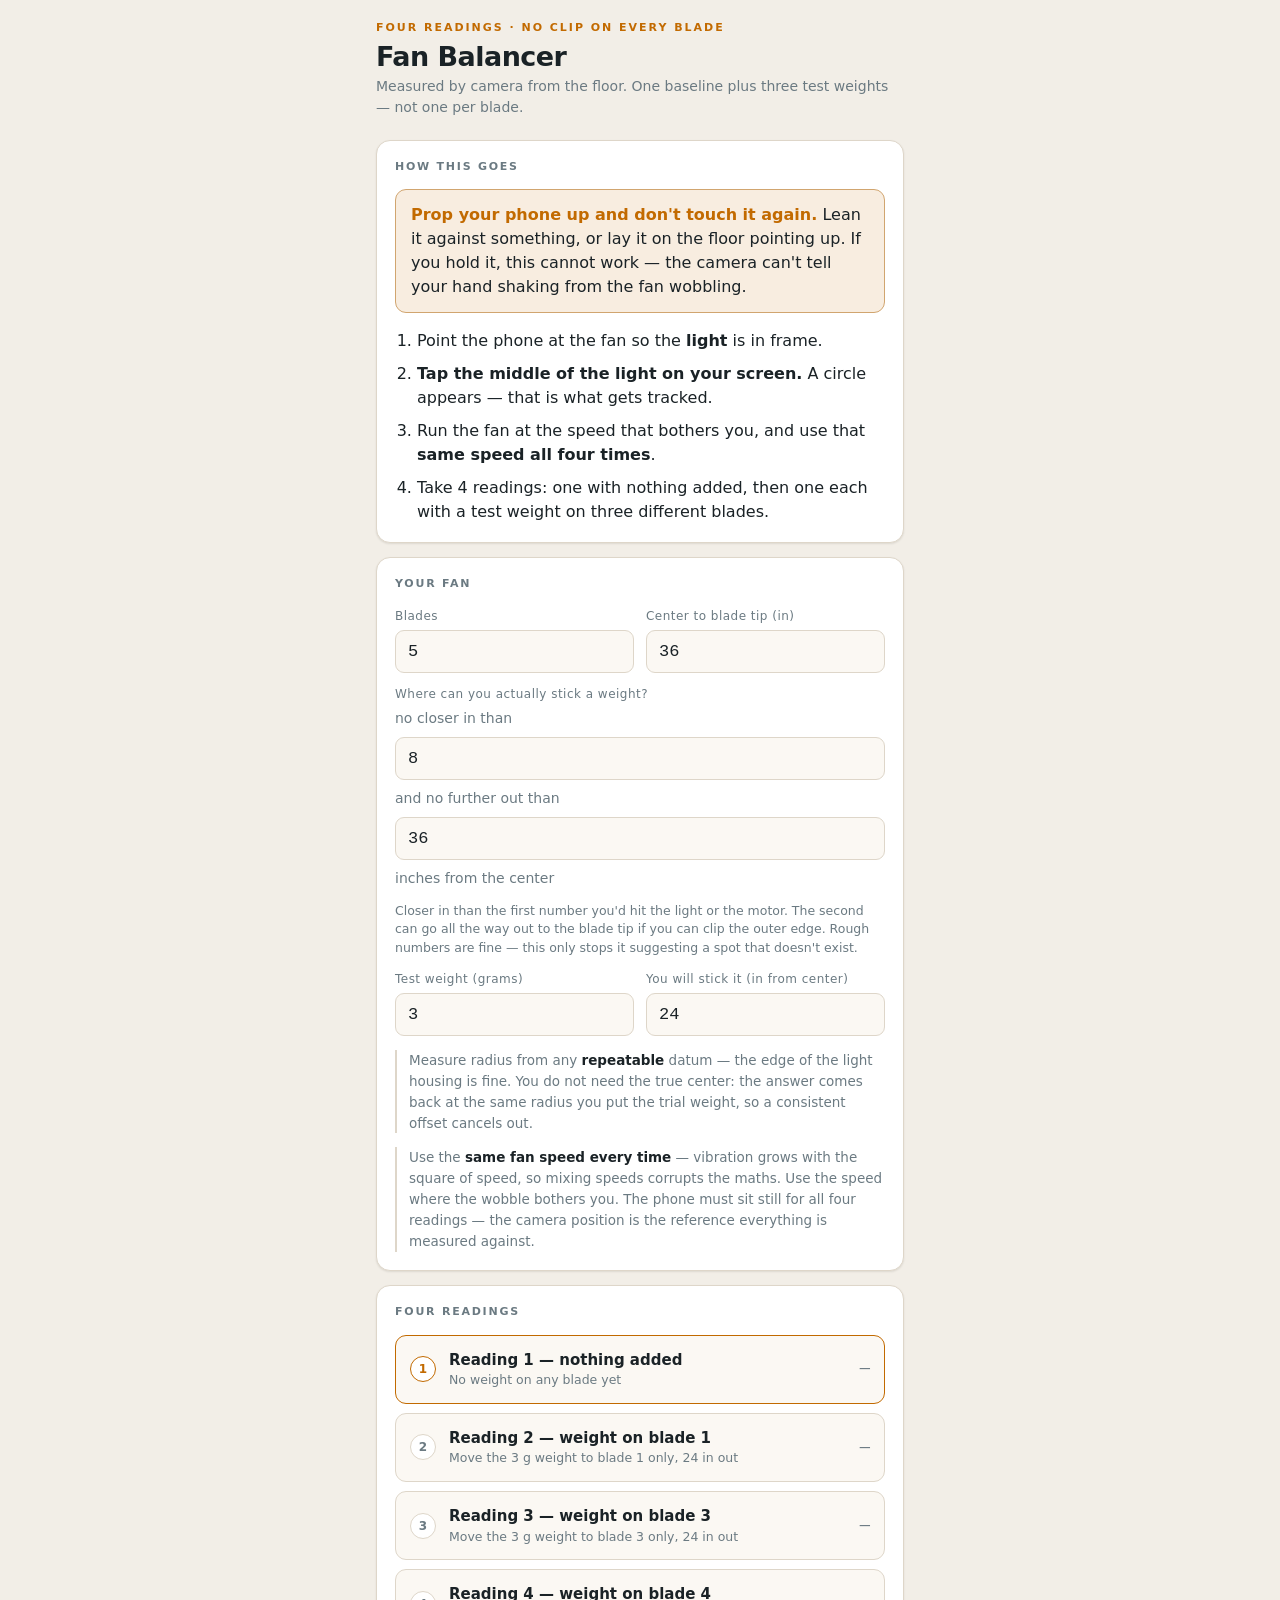
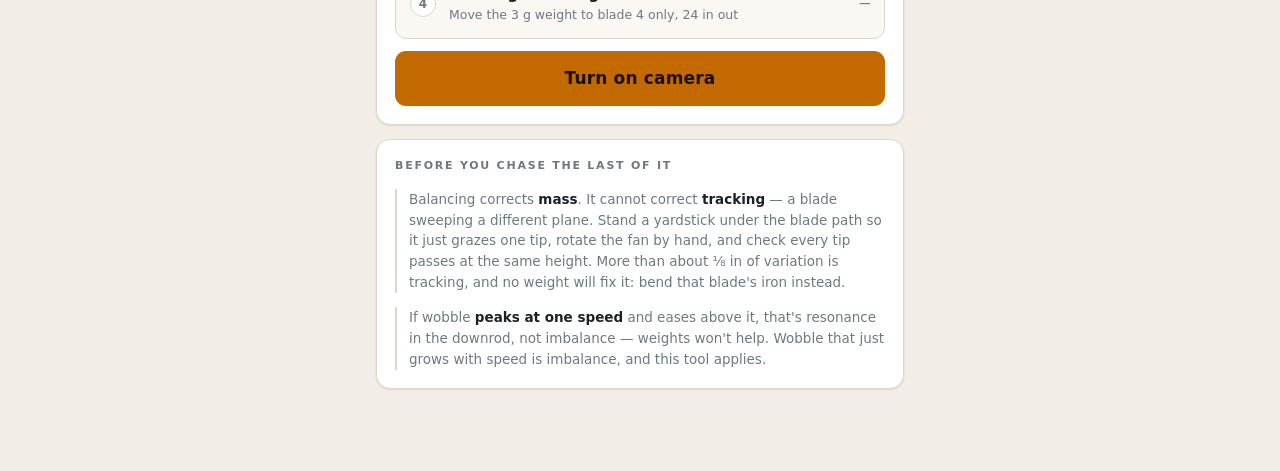
==== commit 0a54b663: "fix: camera button did nothing — script died before wiring any handlers The video container had clas" ====
--- a/fan/index.html
+++ b/fan/index.html
@@ -235,7 +235,7 @@
       <button class="flip hidden" id="flipBtn">Flip camera</button>
     </div>
     <div id="live" class="hidden" style="margin-top:16px">
-      <div class="camwrap">
+      <div class="camwrap" id="camwrap">
         <video id="vid" playsinline muted autoplay></video>
         <canvas id="overlay"></canvas>
         <div class="tapme" id="tapme">Tap the middle of the light</div>
@@ -262,6 +262,12 @@
 </div>
 
 <script>
+window.addEventListener('error', function (e) {
+  var box = document.getElementById('setupWarn') || document.body;
+  box.innerHTML = '<p class="note warn"><strong>Something broke:</strong> ' +
+    (e && e.message ? e.message : 'unknown error') +
+    '<br><span style="opacity:.7">Tell Claude this message.</span></p>';
+});
 (function () {
   var S = {
     blades: 5, tipR: 36, minR: 8, maxR: 34, trialM: 3, trialR: 24,
@@ -369,7 +375,8 @@
   }
 
   // Tap anywhere on the video to put the circle there.
-  $('camwrap').addEventListener('click', function (ev) {
+  var camwrap = $('camwrap');
+  if (camwrap) camwrap.addEventListener('click', function (ev) {
     if (!stream) return;
     var r = vid.getBoundingClientRect();
     var scale = Math.max(r.width / work.width, r.height / work.height);
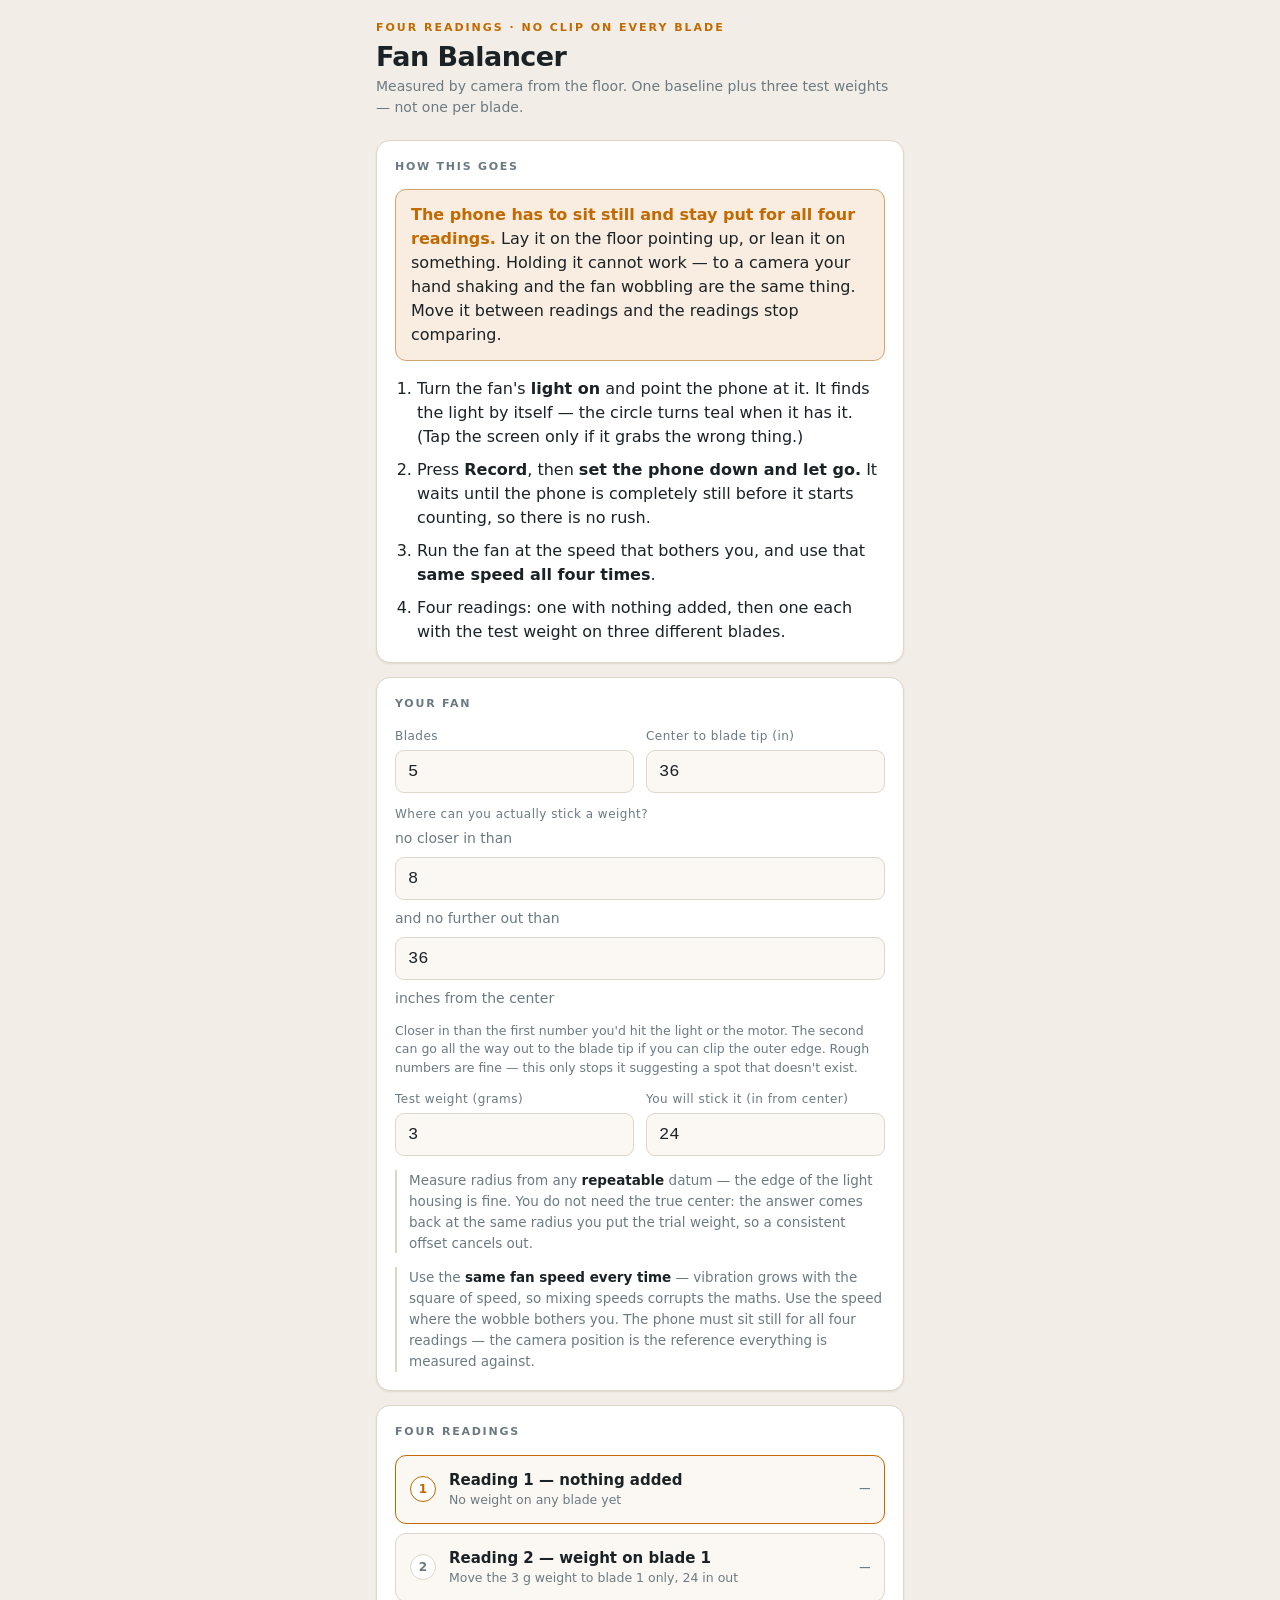
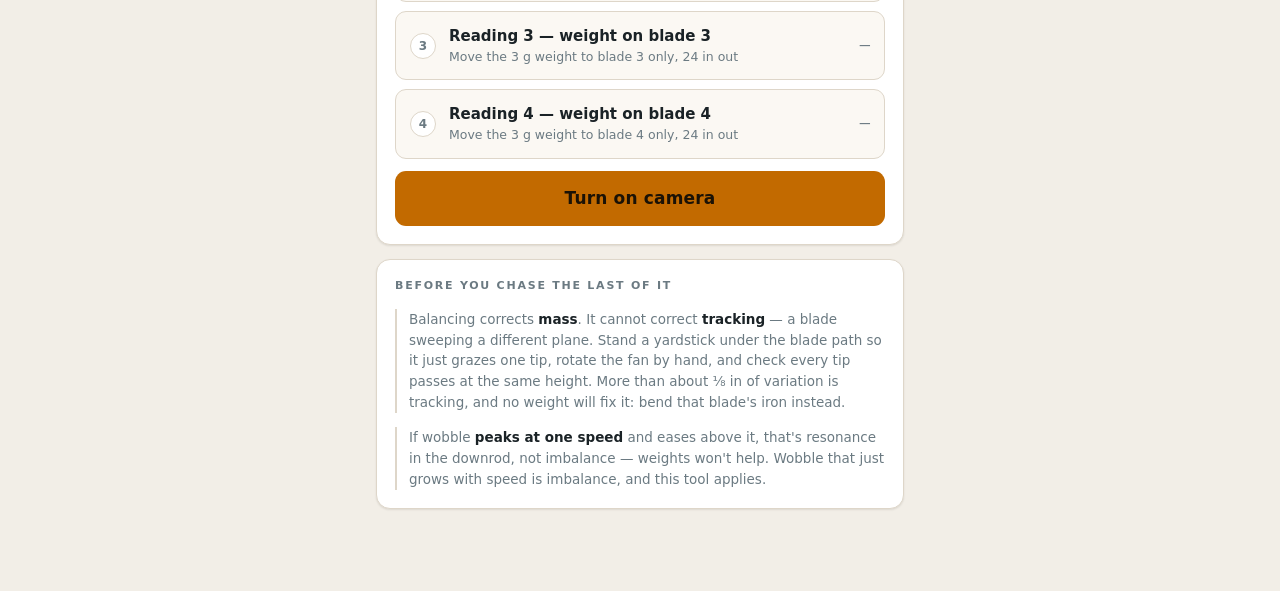
==== commit b8cdb230: "fan: find the light itself, wait for the phone to be still, add zoom Matt: "hard to get it to work.." ====
--- a/fan/index.html
+++ b/fan/index.html
@@ -183,12 +183,12 @@
 
   <div class="card">
     <h2>How this goes</h2>
-    <div class="stop"><b>Prop your phone up and don't touch it again.</b> Lean it against something, or lay it on the floor pointing up. If you hold it, this cannot work — the camera can't tell your hand shaking from the fan wobbling.</div>
+    <div class="stop"><b>The phone has to sit still and stay put for all four readings.</b> Lay it on the floor pointing up, or lean it on something. Holding it cannot work — to a camera your hand shaking and the fan wobbling are the same thing. Move it between readings and the readings stop comparing.</div>
     <ol class="steps">
-      <li>Point the phone at the fan so the <b>light</b> is in frame.</li>
-      <li><b>Tap the middle of the light on your screen.</b> A circle appears — that is what gets tracked.</li>
+      <li>Turn the fan's <b>light on</b> and point the phone at it. It finds the light by itself — the circle turns teal when it has it. (Tap the screen only if it grabs the wrong thing.)</li>
+      <li>Press <b>Record</b>, then <b>set the phone down and let go.</b> It waits until the phone is completely still before it starts counting, so there is no rush.</li>
       <li>Run the fan at the speed that bothers you, and use that <b>same speed all four times</b>.</li>
-      <li>Take 4 readings: one with nothing added, then one each with a test weight on three different blades.</li>
+      <li>Four readings: one with nothing added, then one each with the test weight on three different blades.</li>
     </ol>
   </div>
 
@@ -238,7 +238,11 @@
       <div class="camwrap" id="camwrap">
         <video id="vid" playsinline muted autoplay></video>
         <canvas id="overlay"></canvas>
-        <div class="tapme" id="tapme">Tap the middle of the light</div>
+        <div class="tapme" id="tapme">Looking for the light…</div>
+      </div>
+      <div id="zoomWrap" class="hidden" style="margin-top:10px">
+        <label class="rlab" for="zoom">Zoom — fill the circle with the light</label>
+        <input id="zoom" type="range" min="1" max="5" step="0.1" value="1" style="width:100%;padding:0">
       </div>
       <div class="meter" id="meter"></div>
       <div class="readout">
@@ -351,7 +355,8 @@
   // spins and moves only when the whole fan wobbles — exactly the signal we want,
   // and something you can actually aim at. Matt's other app worked the same way
   // (a dot in the middle of the light) and that instruction was clear; mine was not.
-  var vid = $('vid'), overlay = $('overlay'), tapme = $('tapme'), flipBtn = $('flipBtn');
+  var vid = $('vid'), overlay = $('overlay'), tapme = $('tapme'), flipBtn = $('flipBtn'),
+      zoom = $('zoom'), zoomWrap = $('zoomWrap');
   var stream = null, target = null, facing = 'environment';
   var work = document.createElement('canvas'),
       wctx = work.getContext('2d', { willReadFrequently: true });
@@ -363,7 +368,12 @@
       throw new Error('This browser will not share a camera. Open the page in Safari directly, not inside another app.');
     }
     stream = await navigator.mediaDevices.getUserMedia({
-      video: { facingMode: { ideal: facing }, width: { ideal: 1280 }, height: { ideal: 960 } },
+      // Ask for as many pixels as the camera will give. The reading is the
+      // light's wander in PIXELS, so resolution is signal: double the pixels
+      // across the light and you double the reading while the noise floor
+      // stays put. The back camera is sharper and higher-resolution than the
+      // front, which is why it is the default.
+      video: { facingMode: { ideal: facing }, width: { ideal: 3840 }, height: { ideal: 2160 } },
       audio: false
     });
     vid.srcObject = stream;
@@ -372,6 +382,20 @@
     work.height = vid.videoHeight || 960;
     if (!target) target = { x: work.width / 2, y: work.height / 2 };
     flipBtn.classList.remove('hidden');
+    zoomWrap.classList.add('hidden');
+    // Real zoom, when the camera exposes it (most iPhone back cameras do).
+    // Genuine zoom beats cropping: it puts more real pixels on the light.
+    try {
+      var tr = stream.getVideoTracks()[0], cap = tr.getCapabilities && tr.getCapabilities();
+      if (cap && cap.zoom && cap.zoom.max > cap.zoom.min) {
+        zoom.min = cap.zoom.min; zoom.max = Math.min(cap.zoom.max, cap.zoom.min * 6);
+        zoom.step = (cap.zoom.step || 0.1); zoom.value = cap.zoom.min;
+        zoomWrap.classList.remove('hidden');
+        zoom.oninput = function () {
+          tr.applyConstraints({ advanced: [{ zoom: +zoom.value }] }).catch(function () {});
+        };
+      }
+    } catch (e) { /* no zoom control on this camera */ }
   }
 
   // Tap anywhere on the video to put the circle there.
@@ -386,6 +410,32 @@
     target = { x: x, y: y };
     tapme.textContent = 'Tracking there — tap again to move it';
   });
+
+  // Find the brightest blob in the whole frame and put the circle on it.
+  // Tapping the middle of a light you cannot see — phone face-up on the floor,
+  // back camera pointing at the ceiling — is not a thing anyone can do. The fan
+  // light is reliably the brightest object up there, so we just find it.
+  function autoFindLight() {
+    if (!stream || !work.width) return false;
+    wctx.drawImage(vid, 0, 0, work.width, work.height);
+    var STEP = 8, w = work.width, h = work.height;
+    var d = wctx.getImageData(0, 0, w, h).data;
+    var best = -1, bx = 0, by = 0, x, y;
+    // Coarse scan for the brightest neighbourhood, not the brightest pixel — a
+    // single hot pixel or a specular glint should not win.
+    for (y = STEP; y < h - STEP; y += STEP) {
+      for (x = STEP; x < w - STEP; x += STEP) {
+        var o = (y * w + x) * 4;
+        var L = 0.299 * d[o] + 0.587 * d[o + 1] + 0.114 * d[o + 2];
+        var o2 = ((y + STEP) * w + (x + STEP)) * 4;
+        L += 0.299 * d[o2] + 0.587 * d[o2 + 1] + 0.114 * d[o2 + 2];
+        if (L > best) { best = L; bx = x; by = y; }
+      }
+    }
+    if (best < 120) return false;          // nothing bright enough up there
+    target = { x: bx, y: by };
+    return true;
+  }
 
   // Brightness-weighted centroid inside the circle. null when nothing is bright
   // enough to lock onto.
@@ -434,20 +484,84 @@
     stopFraming();
     framing = setInterval(function () {
       var p = centroid();
+      if (!p) { if (autoFindLight()) p = centroid(); }   // re-acquire on its own
       drawOverlay(!!p);
-      liveState.textContent = p ? 'locked on' : 'tap the light';
+      if (p) {
+        tapme.textContent = 'Got the light. Prop the phone, then press Record.';
+        liveState.textContent = 'ready';
+      } else {
+        tapme.textContent = 'Can\'t see a light — point at the fan, turn its light on';
+        liveState.textContent = 'searching';
+      }
       paint(p ? 0.2 : 0);
     }, 140);
   }
   function stopFraming() { if (framing) { clearInterval(framing); framing = null; } }
+
+  // Is the PHONE moving? Separate question from "is the fan moving", and the
+  // accelerometer answers it directly. Matt asked for exactly this: don't start
+  // until the phone is actually still and his hand is out of the way.
+  var shake = 0, motionOn = false;
+  function watchPhoneMotion() {
+    if (motionOn) return Promise.resolve();
+    function attach() {
+      motionOn = true;
+      var last = null;
+      window.addEventListener('devicemotion', function (e) {
+        var a = e.accelerationIncludingGravity;
+        if (!a || a.x == null) return;
+        if (last) {
+          var d = Math.abs(a.x - last.x) + Math.abs(a.y - last.y) + Math.abs(a.z - last.z);
+          shake = shake * 0.8 + d * 0.2;
+        }
+        last = { x: a.x, y: a.y, z: a.z };
+      });
+    }
+    if (typeof DeviceMotionEvent !== 'undefined' &&
+        typeof DeviceMotionEvent.requestPermission === 'function') {
+      return DeviceMotionEvent.requestPermission()
+        .then(function (r) { if (r === 'granted') attach(); })
+        .catch(function () {});
+    }
+    attach();
+    return Promise.resolve();
+  }
+  var STILL = 0.35;                 // m/s^2 of jitter we treat as "put down"
+  var STILL_HOLD = 1500;            // must stay that quiet this long
 
   function sample(ms) {
     return new Promise(function (resolve, reject) {
       stopFraming();
-      var t0 = Date.now(), xs = [], ys = [], misses = 0, peak = 0.4;
+      var xs = [], ys = [], misses = 0, peak = 0.4;
+      var quietSince = null, started = false, t0 = 0;
       var tick = setInterval(function () {
+
+        // Phase 1 — wait for the phone to be still (skipped if no motion access).
+        if (!started) {
+          var still = !motionOn || shake < STILL;
+          if (still) { if (!quietSince) quietSince = Date.now(); }
+          else { quietSince = null; }
+          var held = quietSince ? Date.now() - quietSince : 0;
+          if (!still) {
+            tapme.textContent = 'Phone is still moving — set it down and let go';
+            liveState.textContent = 'waiting for still';
+          } else {
+            tapme.textContent = 'Holding still…';
+            liveState.textContent = Math.max(0, Math.ceil((STILL_HOLD - held) / 1000)) + 's';
+          }
+          drawOverlay(true);
+          if (held >= STILL_HOLD) { started = true; t0 = Date.now(); }
+          return;
+        }
+
         var el = Date.now() - t0 - LEAD;
-        if (el < 0) { liveState.textContent = 'starting in ' + Math.ceil(-el / 1000) + 's'; drawOverlay(true); return; }
+        if (el < 0) {
+          tapme.textContent = 'Starting…';
+          liveState.textContent = 'starting in ' + Math.ceil(-el / 1000) + 's';
+          drawOverlay(true);
+          return;
+        }
+        tapme.textContent = 'Measuring — do not touch the phone';
         var p = centroid();
         if (!p) misses++;
         else {
@@ -505,6 +619,8 @@
       return;
     }
     if (!S.armed) { S.armed = true; renderRuns(); return; }
+    await watchPhoneMotion();     // asks once; declined just skips the still-check
+    if (!centroid()) autoFindLight();
 
     S.sampling = true; goBtn.disabled = true; S.armed = false;
     liveVal.textContent = '0.00';
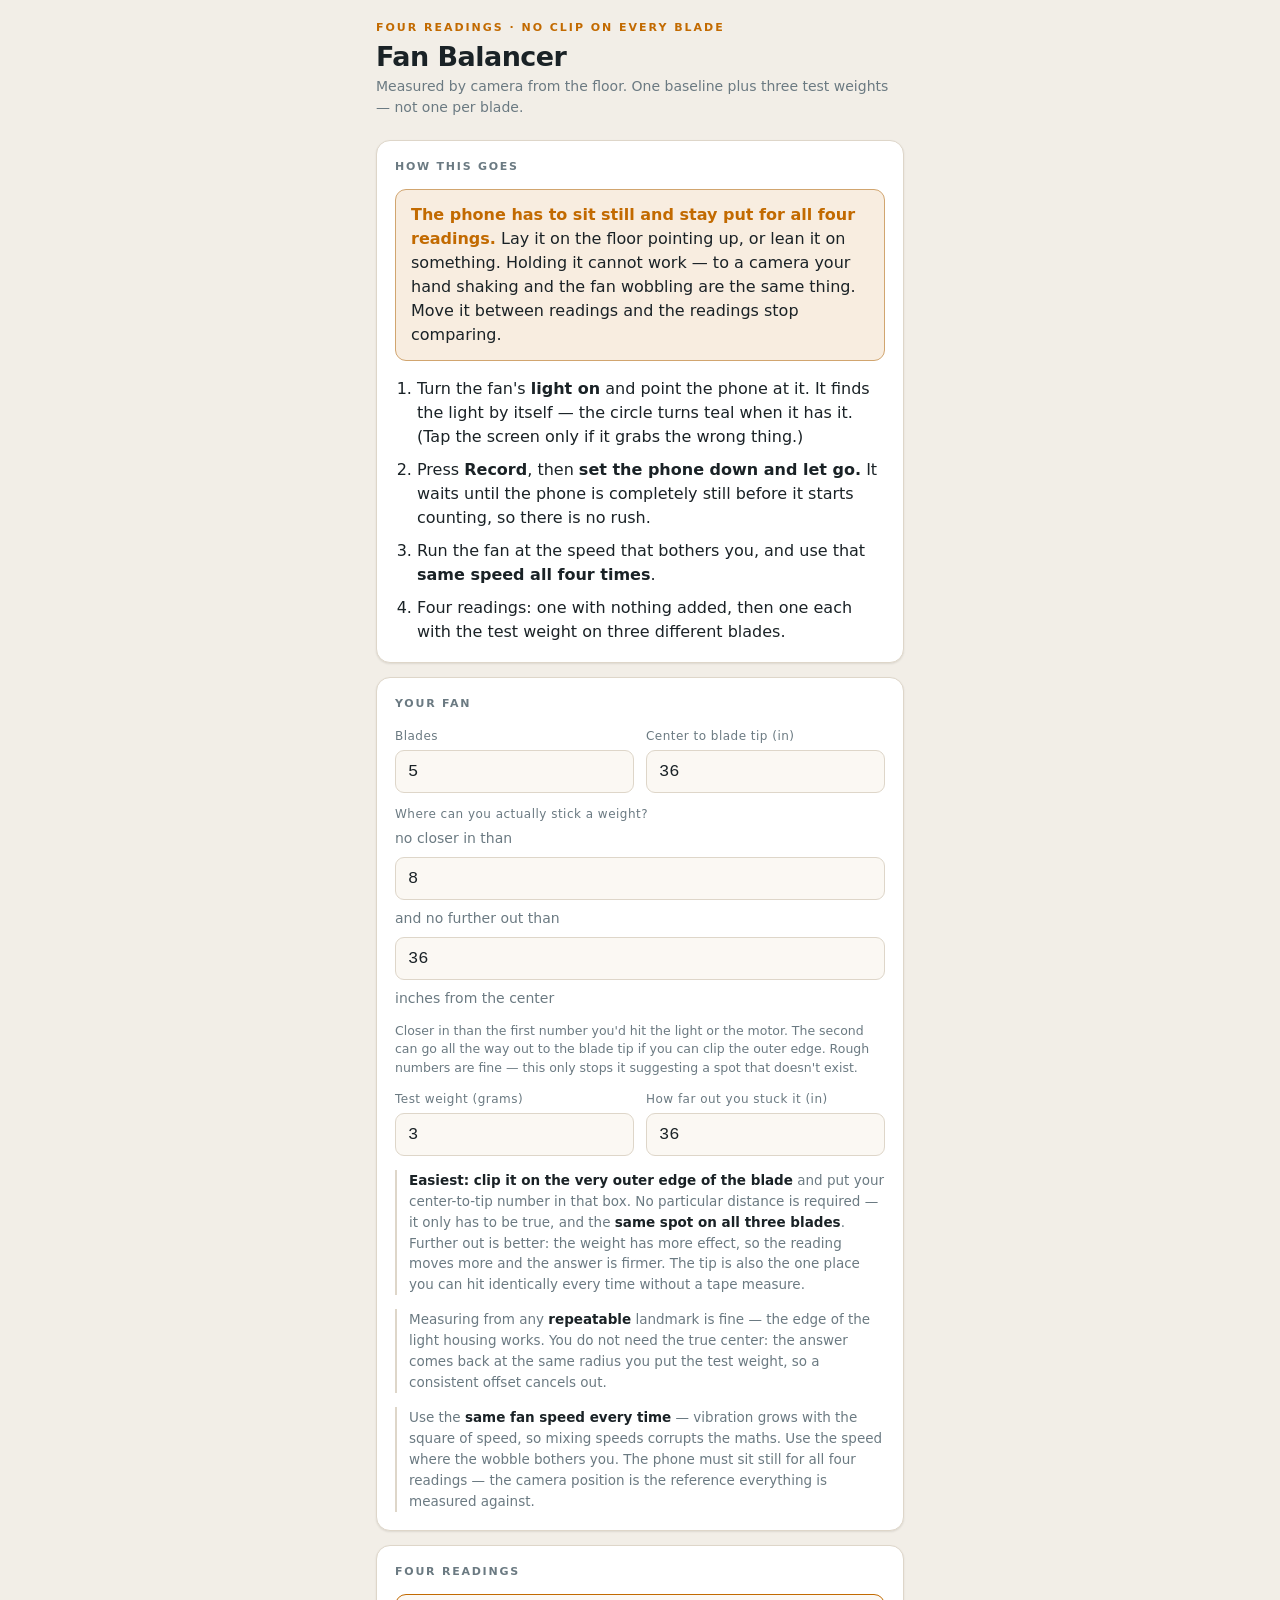
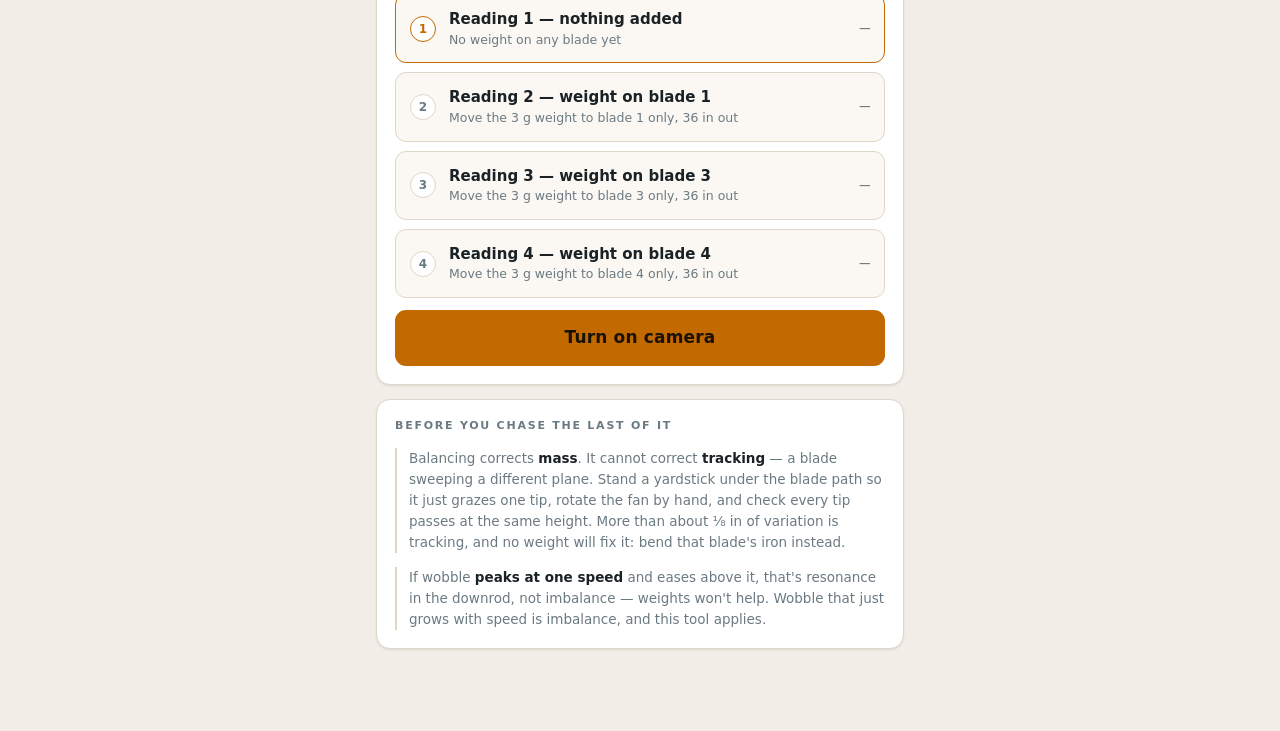
==== commit 6da836b5: "fan: say the test weight can just go on the blade tip The field implied a distance had to be hit. It" ====
--- a/fan/index.html
+++ b/fan/index.html
@@ -219,11 +219,12 @@
         <input id="trialM" type="number" inputmode="decimal" value="3" step="0.1">
       </div>
       <div class="field">
-        <label for="trialR">You will stick it (in from center)</label>
-        <input id="trialR" type="number" inputmode="decimal" value="24" step="0.5">
+        <label for="trialR">How far out you stuck it (in)</label>
+        <input id="trialR" type="number" inputmode="decimal" value="36" step="0.5">
       </div>
     </div>
-    <p class="note">Measure radius from any <strong>repeatable</strong> datum — the edge of the light housing is fine. You do not need the true center: the answer comes back at the same radius you put the trial weight, so a consistent offset cancels out.</p>
+    <p class="note"><strong>Easiest: clip it on the very outer edge of the blade</strong> and put your center-to-tip number in that box. No particular distance is required — it only has to be true, and the <strong>same spot on all three blades</strong>. Further out is better: the weight has more effect, so the reading moves more and the answer is firmer. The tip is also the one place you can hit identically every time without a tape measure.</p>
+    <p class="note">Measuring from any <strong>repeatable</strong> landmark is fine — the edge of the light housing works. You do not need the true center: the answer comes back at the same radius you put the test weight, so a consistent offset cancels out.</p>
     <p class="note">Use the <strong>same fan speed every time</strong> — vibration grows with the square of speed, so mixing speeds corrupts the maths. Use the speed where the wobble bothers you. The phone must sit still for all four readings — the camera position is the reference everything is measured against.</p>
   </div>
 
@@ -234,6 +235,14 @@
       <button class="primary" id="goBtn">Turn on camera</button>
       <button class="flip hidden" id="flipBtn">Flip camera</button>
     </div>
+    <div class="row hidden" id="autoRow">
+      <button class="primary" id="autoBtn" style="background:var(--teal);color:#06201E">▶︎ Run all 4 hands-free</button>
+    </div>
+    <p class="hint hidden" id="autoHint">It speaks every instruction out loud and waits for you.
+      Press once, then <b>don't touch the phone again</b> — walk over, move the weight, walk back.
+      <label class="rlab" style="display:block;margin-top:8px">Seconds to move the weight between readings</label>
+      <input id="gap" type="number" inputmode="numeric" value="90" min="20" max="600" step="10" style="width:110px">
+    </p>
     <div id="live" class="hidden" style="margin-top:16px">
       <div class="camwrap" id="camwrap">
         <video id="vid" playsinline muted autoplay></video>
@@ -275,7 +284,7 @@
 (function () {
   var S = {
     blades: 5, tipR: 36, minR: 8, maxR: 34, trialM: 3, trialR: 24,
-    trialBlades: [], readings: [], step: 0, sampling: false, armed: false
+    trialBlades: [], readings: [], step: 0, sampling: false, armed: false, gap: 90
   };
   var DUR = 12000;      // ms per run
   var LEAD = 4000;      // ms after Record before sampling starts
@@ -360,7 +369,12 @@
   var stream = null, target = null, facing = 'environment';
   var work = document.createElement('canvas'),
       wctx = work.getContext('2d', { willReadFrequently: true });
-  var BOX = 190;   // px of video the circle covers
+  // Sized to the LIGHT, never fixed. A box smaller than the light sits entirely
+  // inside a uniformly bright patch, so its centroid is just the box centre and
+  // barely moves — which is exactly how a quarter inch of real wobble measured
+  // as 0.32 px of noise (Matt, 2026-07-26). The blob plus dark margin has to fit
+  // INSIDE the box or there is no signal at all.
+  var BOX = 190;
 
   async function ensureCamera() {
     if (stream) { stream.getTracks().forEach(function (t) { t.stop(); }); stream = null; }
@@ -433,9 +447,32 @@
       }
     }
     if (best < 120) return false;          // nothing bright enough up there
-    target = { x: bx, y: by };
+
+    // Now measure how BIG the bright thing is, and size the tracking box around
+    // it with room to move. Without this the box can end up inside the light.
+    var seedO = (by * w + bx) * 4;
+    var seedL = 0.299 * d[seedO] + 0.587 * d[seedO + 1] + 0.114 * d[seedO + 2];
+    var thr = seedL * 0.55;
+    var minX = bx, maxX = bx, minY = by, maxY = by;
+    for (y = 0; y < h; y += 4) {
+      for (x = 0; x < w; x += 4) {
+        var oo = (y * w + x) * 4;
+        var LL = 0.299 * d[oo] + 0.587 * d[oo + 1] + 0.114 * d[oo + 2];
+        if (LL < thr) continue;
+        if (x < minX) minX = x; if (x > maxX) maxX = x;
+        if (y < minY) minY = y; if (y > maxY) maxY = y;
+      }
+    }
+    var blobW = Math.max(8, maxX - minX), blobH = Math.max(8, maxY - minY);
+    target = { x: (minX + maxX) / 2, y: (minY + maxY) / 2 };
+    // 1.9x the blob leaves dark margin all round, so the centroid can actually
+    // travel. Capped to the frame.
+    BOX = Math.round(Math.min(Math.max(Math.max(blobW, blobH) * 1.9, 120),
+                              Math.min(work.width, work.height) * 0.95));
+    lastBlob = { w: blobW, h: blobH };
     return true;
   }
+  var lastBlob = null;
 
   // Brightness-weighted centroid inside the circle. null when nothing is bright
   // enough to lock onto.
@@ -487,8 +524,11 @@
       if (!p) { if (autoFindLight()) p = centroid(); }   // re-acquire on its own
       drawOverlay(!!p);
       if (p) {
-        tapme.textContent = 'Got the light. Prop the phone, then press Record.';
-        liveState.textContent = 'ready';
+        var tight = lastBlob && (Math.max(lastBlob.w, lastBlob.h) > BOX * 0.92);
+        tapme.textContent = tight
+          ? 'Light nearly fills the circle — zoom out or move the phone back'
+          : 'Got the light. Prop the phone, then press Record.';
+        liveState.textContent = tight ? 'too close' : 'ready';
       } else {
         tapme.textContent = 'Can\'t see a light — point at the fan, turn its light on';
         liveState.textContent = 'searching';
@@ -603,6 +643,92 @@
     catch (e) { setupWarn.innerHTML = '<p class="note warn"><strong>Could not switch camera.</strong> ' + e.message + '</p>'; }
   });
 
+  // ---- hands-free -----------------------------------------------------------
+  // Matt: "I can't keep the position the same for all four readings because I
+  // have to pick up the phone to see the instructions and hit the button!"
+  // That is fatal to the method — every reading has to share one camera
+  // position. So the phone talks instead: press once, then never touch it.
+  var speakOn = false, wakeLock = null;
+
+  function say(text) {
+    try {
+      if (!window.speechSynthesis) return;
+      window.speechSynthesis.cancel();
+      var u = new SpeechSynthesisUtterance(text);
+      u.rate = 0.95; u.volume = 1;
+      window.speechSynthesis.speak(u);
+    } catch (e) { /* speech is a convenience, never a dependency */ }
+  }
+  function unlockSpeech() {          // iOS only allows speech after a gesture
+    if (speakOn) return;
+    speakOn = true;
+    say(' ');
+  }
+  async function keepAwake() {
+    try { if (navigator.wakeLock) wakeLock = await navigator.wakeLock.request('screen'); }
+    catch (e) { /* screen may sleep; the run still completes */ }
+  }
+  function releaseAwake() { try { if (wakeLock) { wakeLock.release(); wakeLock = null; } } catch (e) {} }
+
+  function wait(ms, label) {
+    return new Promise(function (resolve) {
+      var end = Date.now() + ms, spoken = {};
+      var t = setInterval(function () {
+        var left = Math.max(0, Math.round((end - Date.now()) / 1000));
+        tapme.textContent = label + ' — ' + left + 's';
+        liveState.textContent = left + 's';
+        if ((left === 30 || left === 10) && !spoken[left]) { spoken[left] = 1; say(left + ' seconds'); }
+        if (left <= 0) { clearInterval(t); resolve(); }
+      }, 250);
+    });
+  }
+
+  async function runHandsFree() {
+    unlockSpeech();
+    await keepAwake();
+    await watchPhoneMotion();
+    readSetup();
+    S.readings = []; S.step = 0;
+    result.classList.add('hidden'); setupWarn.innerHTML = '';
+    renderRuns();
+    autoBtn.disabled = true; goBtn.disabled = true;
+
+    try {
+      for (var k = 0; k < 4; k++) {
+        var b = (k === 0) ? null : S.trialBlades[k - 1];
+        var instruction = (k === 0)
+          ? 'Reading 1 of 4. Take all weights off the blades. Then step away from the phone.'
+          : 'Reading ' + (k + 1) + ' of 4. Move the weight to blade ' + (b + 1) +
+            ', ' + S.trialR + ' inches out from the center. Then step away from the phone.';
+        say(instruction);
+        tapme.textContent = instruction;
+        await wait(S.gap * 1000, k === 0 ? 'Clear the blades' : 'Move the weight to blade ' + (b + 1));
+
+        if (!centroid()) autoFindLight();
+        say('Measuring. Hold still.');
+        var v = await sample(DUR);
+        S.readings[k] = v;
+        liveVal.textContent = v.toFixed(2);
+        S.step = k + 1;
+        renderRuns();
+        say('Reading ' + (k + 1) + ' recorded.');
+      }
+      say('All four readings done. Here is the answer.');
+      solve();
+    } catch (err) {
+      setupWarn.innerHTML = '<p class="note warn"><strong>' + err.message + '</strong></p>';
+      say('That reading failed. ' + err.message);
+    } finally {
+      autoBtn.disabled = false; goBtn.disabled = false;
+      releaseAwake(); startFraming();
+    }
+  }
+
+  autoBtn.addEventListener('click', function () {
+    if (!stream) { setupWarn.innerHTML = '<p class="note warn"><strong>Turn the camera on first.</strong></p>'; return; }
+    runHandsFree();
+  });
+
   goBtn.addEventListener('click', async function () {
     if (S.sampling) return;
     if (S.step >= 4 && stream) {   // start over
@@ -614,7 +740,8 @@
     setupWarn.innerHTML = '';
     live.classList.remove('hidden');
     if (!stream) {
-      try { await ensureCamera(); startFraming(); renderRuns(); }
+      try { await ensureCamera(); startFraming(); renderRuns();
+            autoRow.classList.remove('hidden'); autoHint.classList.remove('hidden'); }
       catch (err) { setupWarn.innerHTML = '<p class="note warn"><strong>No camera.</strong> ' + err.message + '</p>'; }
       return;
     }
